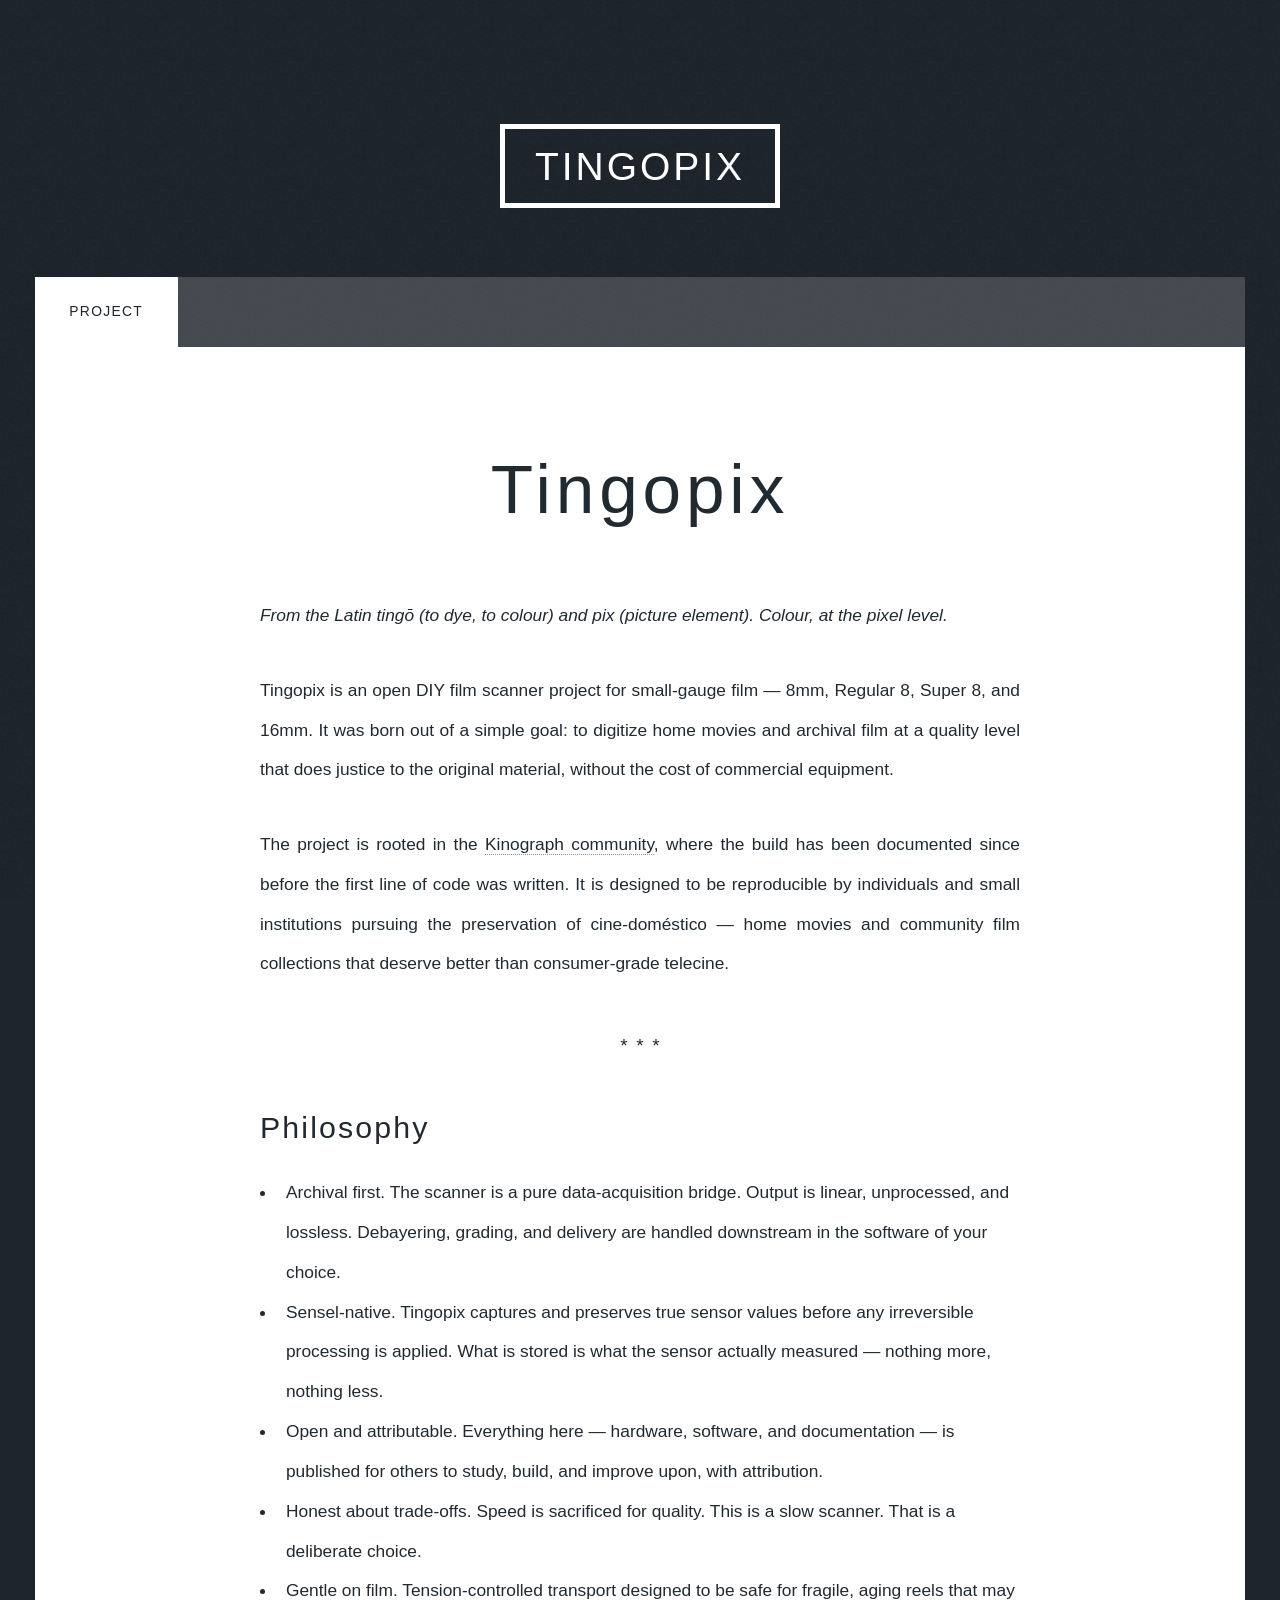
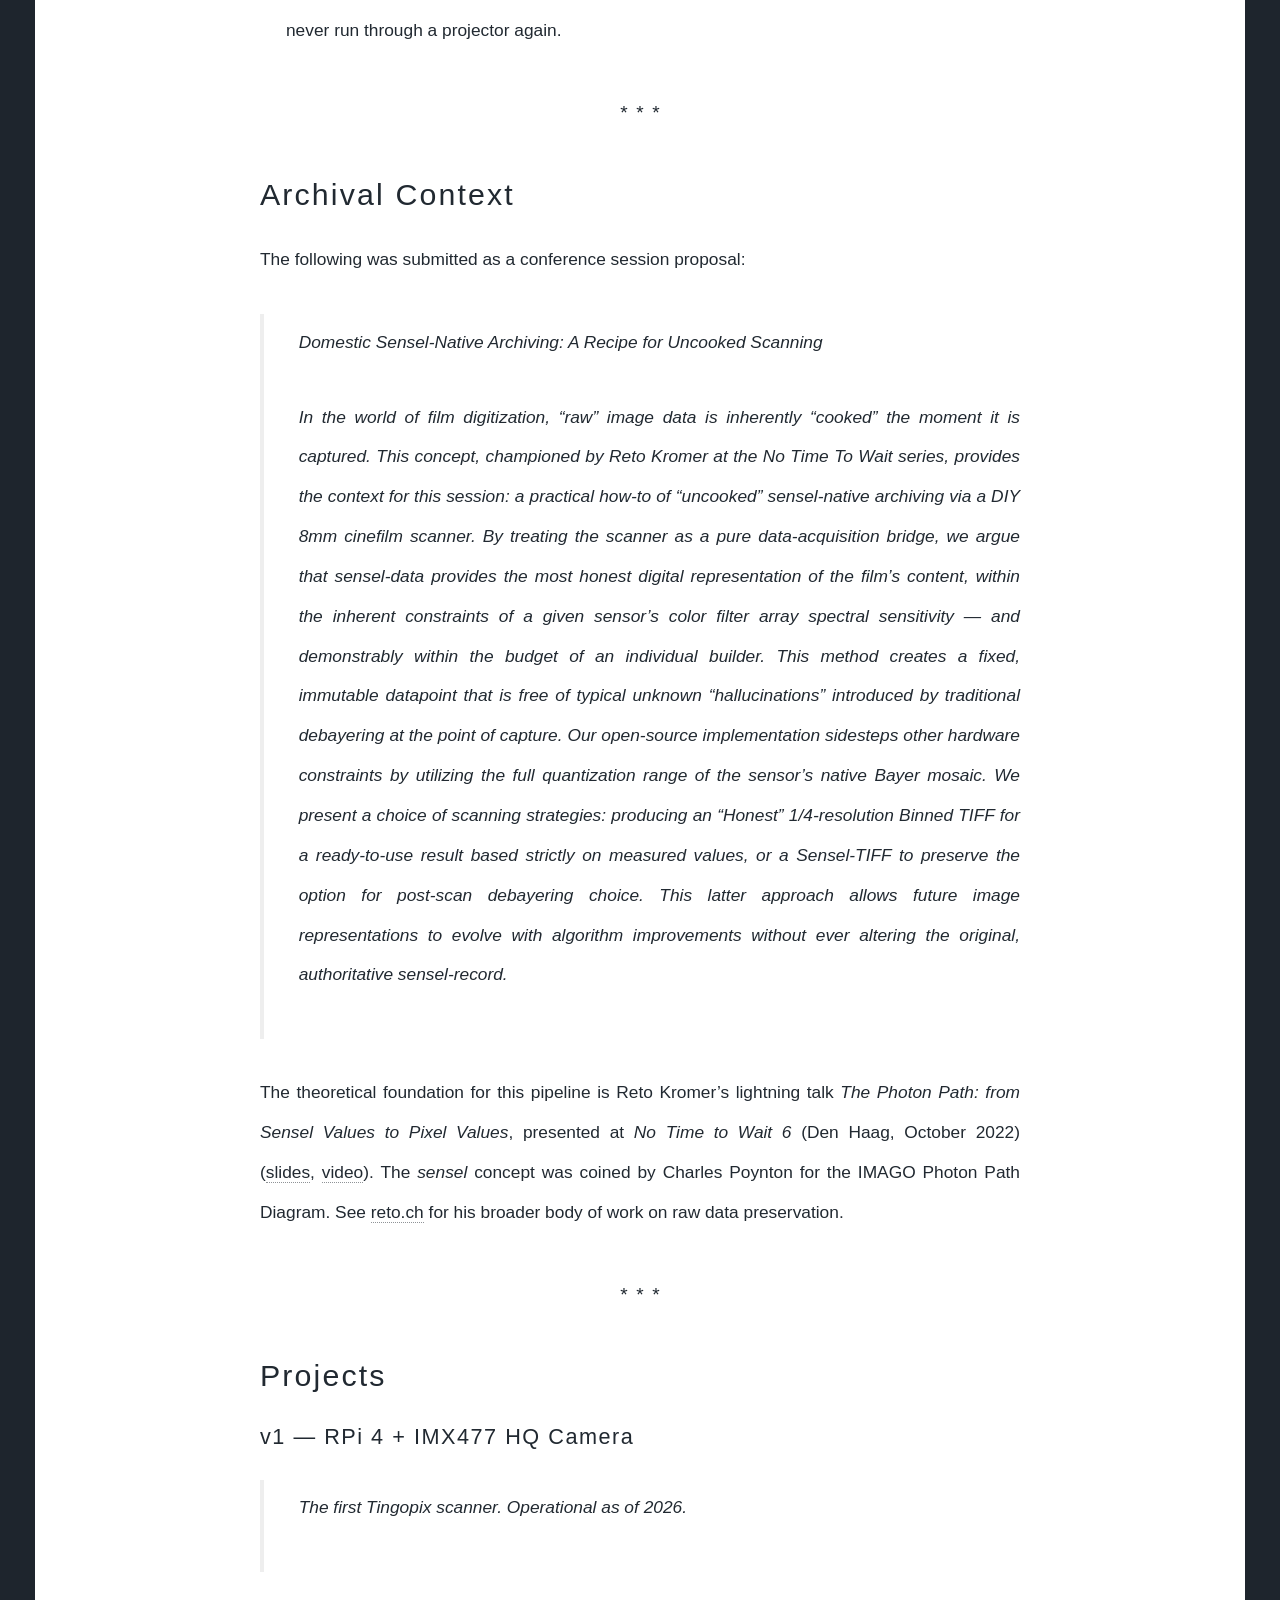
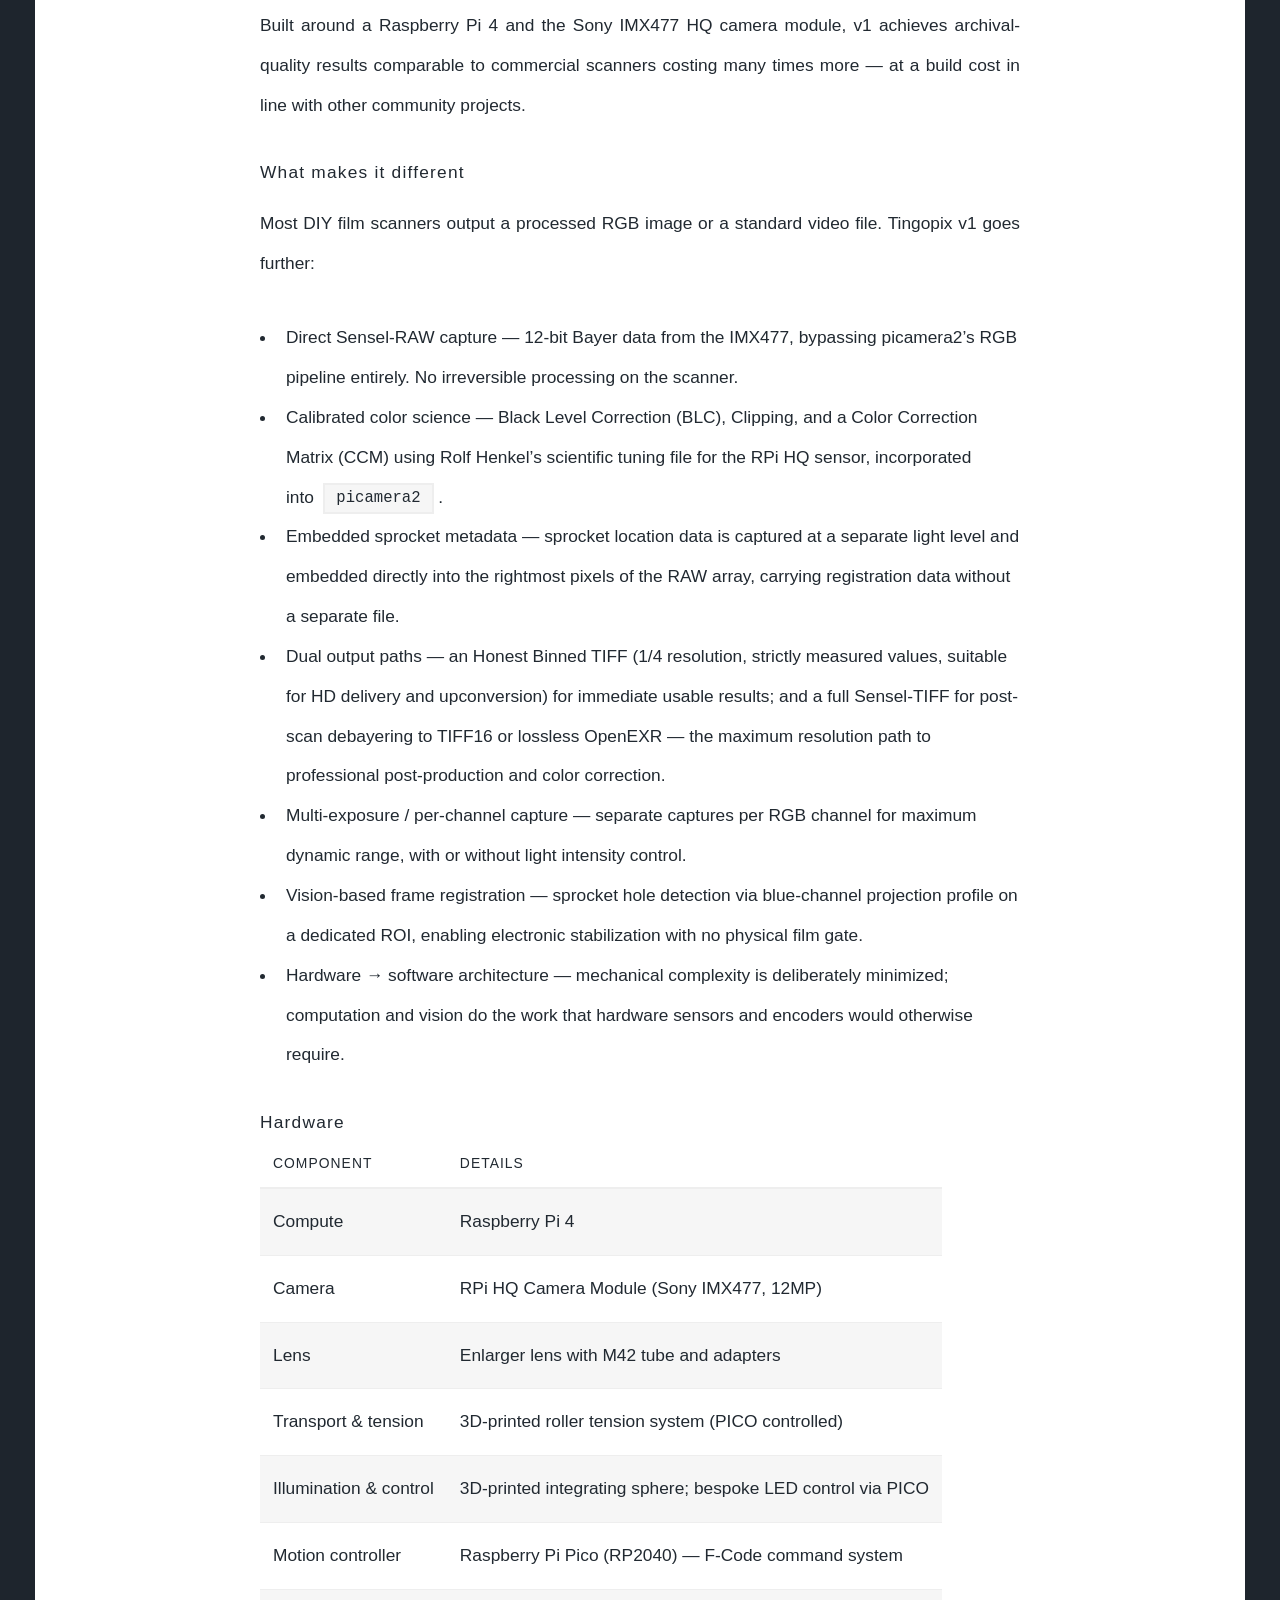
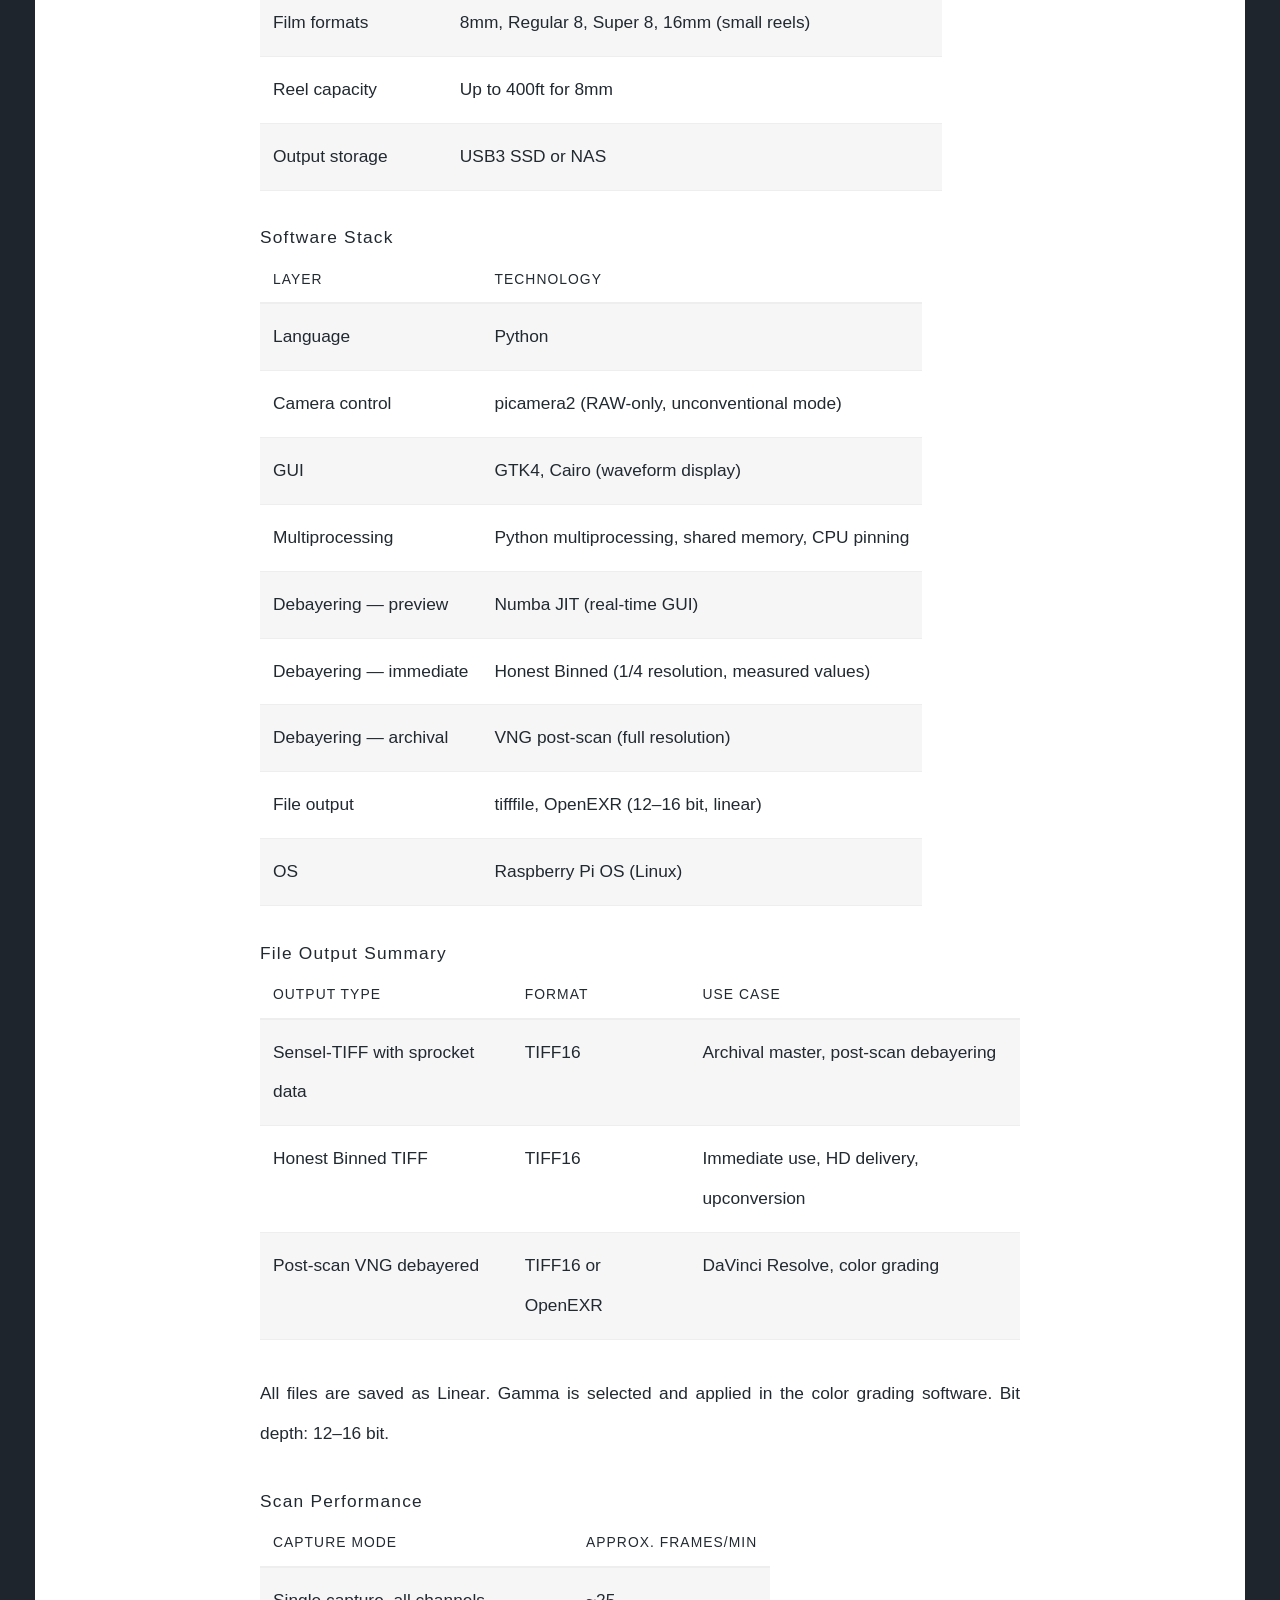
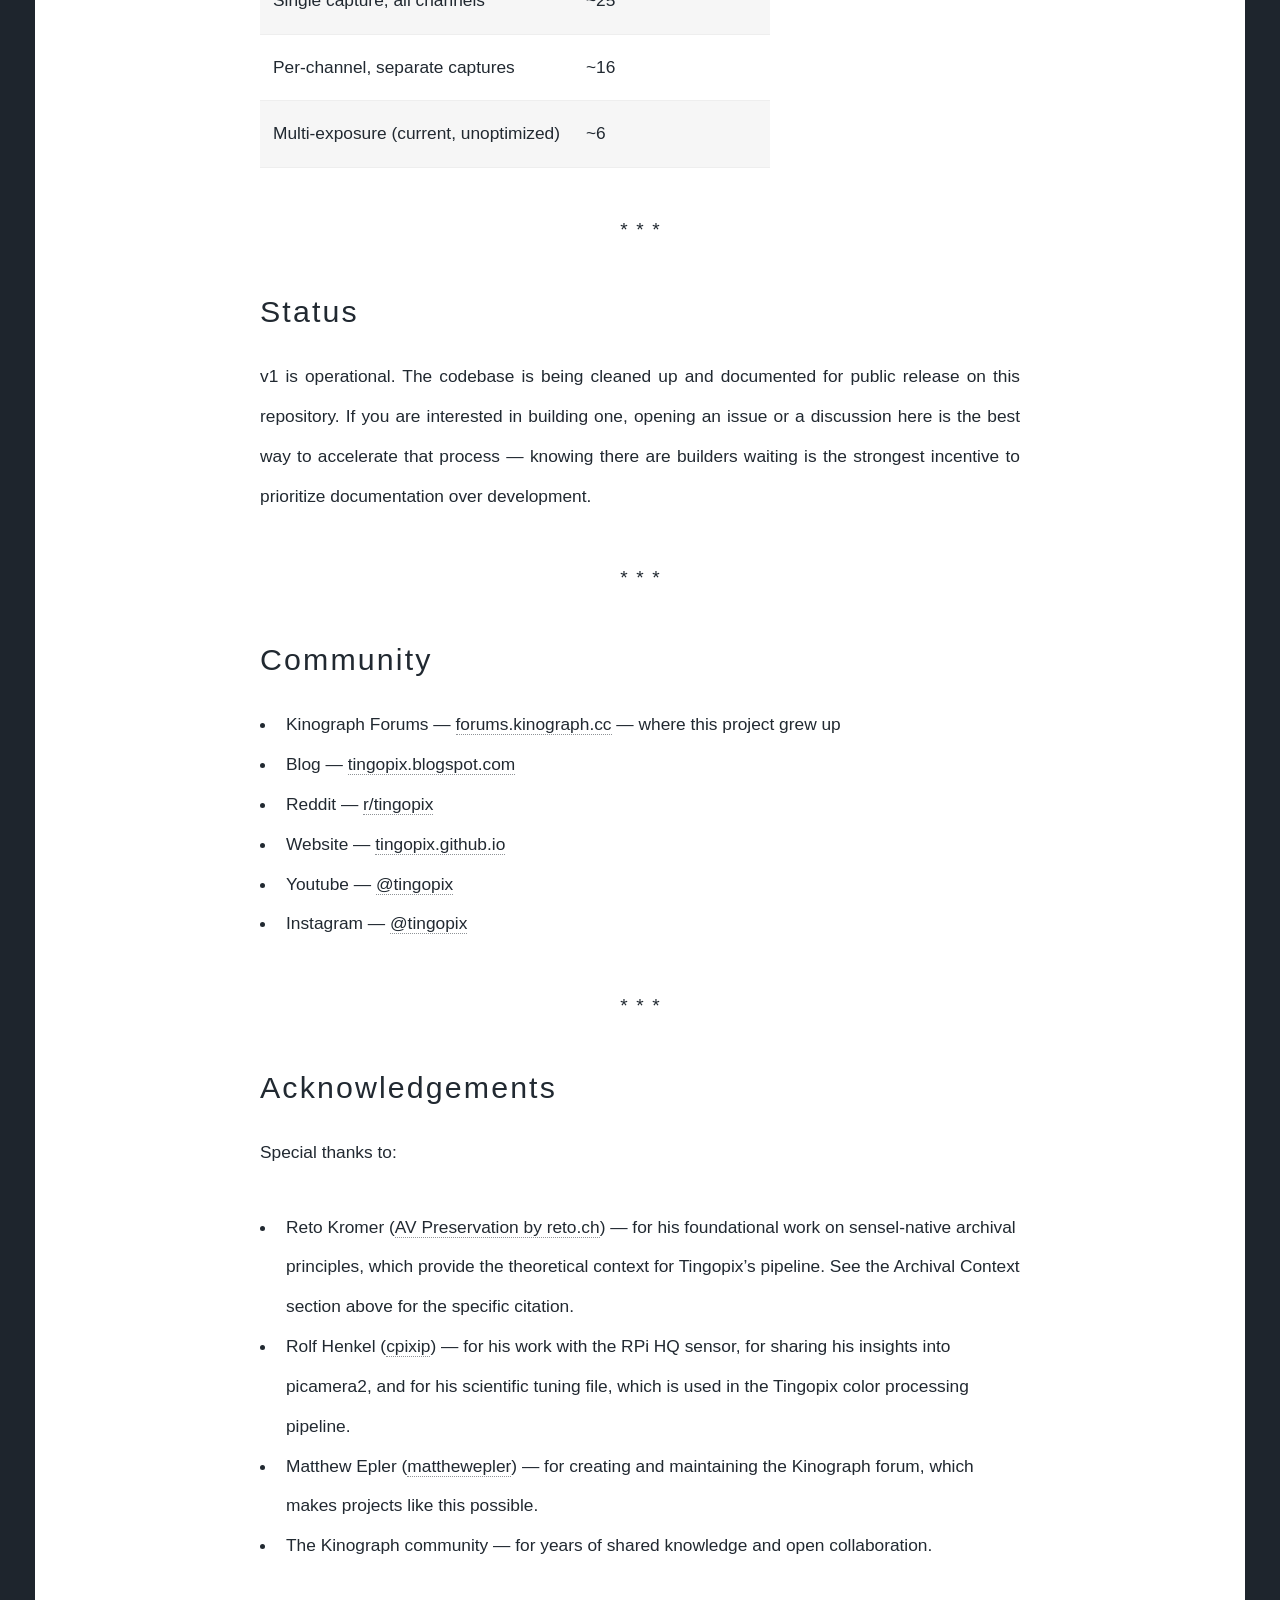
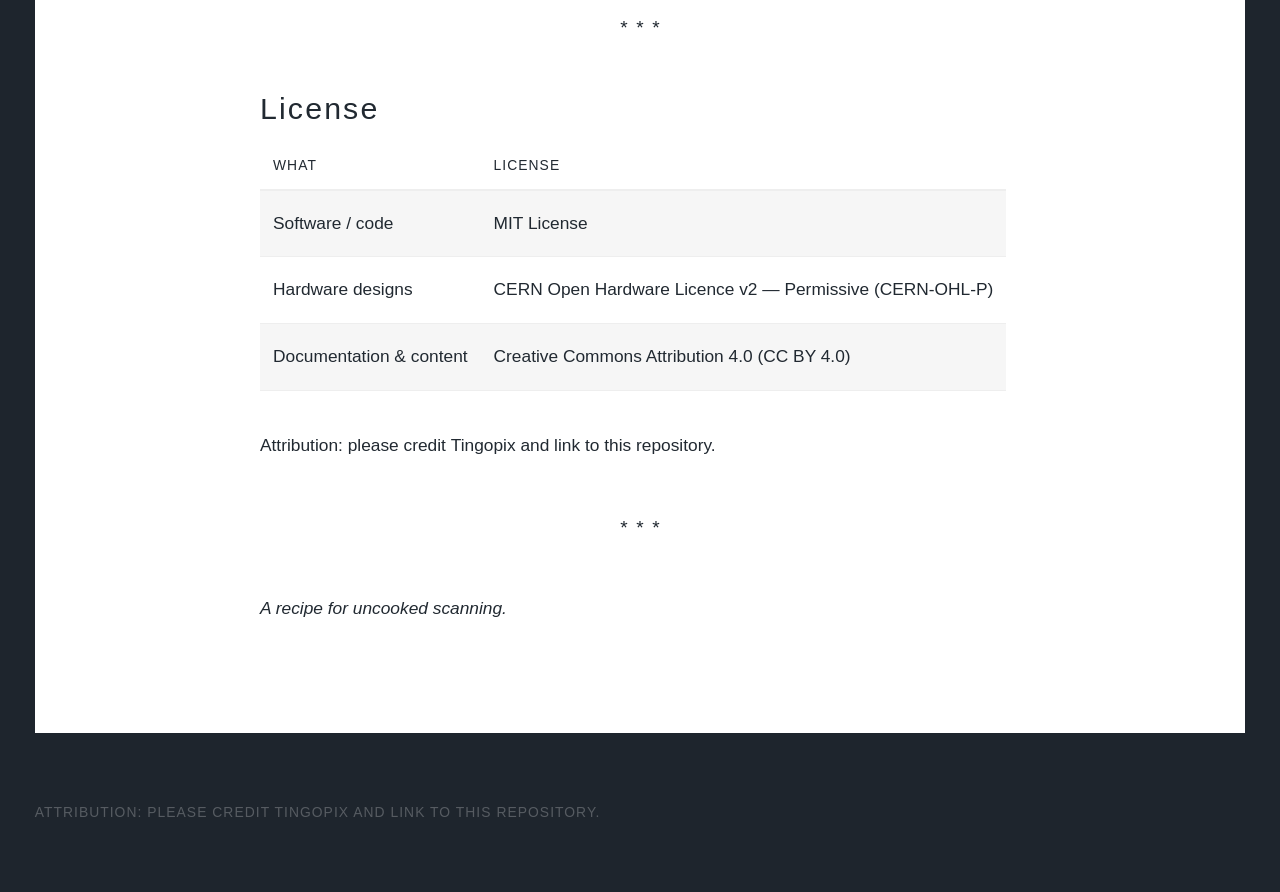
==== index.html @ 718c9dd3 "Updated from Publii" ====
<!DOCTYPE html><html lang="en-us"><head><meta charset="utf-8"><meta http-equiv="X-UA-Compatible" content="IE=edge"><meta name="viewport" content="width=device-width,initial-scale=1,user-scalable=no"><title>Tingopix - Tingopix</title><meta name="description" content="From the Latin tingō (to dye, to colour) and pix (picture element). Colour, at the pixel level. Tingopix is an open DIY film&hellip;"><meta name="generator" content="Publii Open-Source CMS for Static Site"><link rel="canonical" href="https://tingopix.github.io/"><link rel="alternate" type="application/atom+xml" href="https://tingopix.github.io/feed.xml" title="Tingopix - RSS"><link rel="alternate" type="application/json" href="https://tingopix.github.io/feed.json" title="Tingopix - JSON"><meta property="og:title" content="Tingopix"><meta property="og:site_name" content="Tingopix"><meta property="og:description" content="From the Latin tingō (to dye, to colour) and pix (picture element). Colour, at the pixel level. Tingopix is an open DIY film&hellip;"><meta property="og:url" content="https://tingopix.github.io/"><meta property="og:type" content="article"><link rel="stylesheet" href="https://tingopix.github.io/assets/css/fontawesome-all.min.css?v=85514f933f9e0b82460af63f1a403fa5"><link rel="stylesheet" href="https://tingopix.github.io/assets/css/style.css?v=fbf303c7763dff1ebc88959c16ccc90d"><noscript><link rel="stylesheet" href="https://tingopix.github.io/assets/css/noscript.css?v=efa867a99f5064d6729e4dc2008ad50b"></noscript><script type="application/ld+json">{"@context":"http://schema.org","@type":"Article","mainEntityOfPage":{"@type":"WebPage","@id":"https://tingopix.github.io/"},"headline":"Tingopix","datePublished":"2026-04-11T07:15-04:00","dateModified":"2026-04-12T03:35-04:00","description":"From the Latin tingō (to dye, to colour) and pix (picture element). Colour, at the pixel level. Tingopix is an open DIY film&hellip;","author":{"@type":"Person","name":"Tingopix","url":"https://tingopix.github.io/authors/tingopix/"},"publisher":{"@type":"Organization","name":"Tingopix"}}</script><style>#wrapper > .bg {
               background-image: url(https://tingopix.github.io/assets/images/overlay.png), linear-gradient(0deg, rgba(0, 0, 0, 0.1), rgba(0, 0, 0, 0.1)), url();
           }</style><noscript><style>img[loading] {
                    opacity: 1;
                }</style></noscript></head><body class="is-preload page-template"><div id="wrapper"><header id="header"><a class="logo" href="https://tingopix.github.io/">Tingopix</a></header><nav id="nav"><ul class="links"><li class="active"><a href="https://tingopix.github.io/" target="_self">Project</a></li></ul></nav><main id="main"><article class="post"><header class="major"><h1>Tingopix</h1><p class="post__inner"></p></header><div class="post__inner post__entry"><p><em>From the Latin <strong>tingō</strong> (to dye, to colour) and <strong>pix</strong> (picture element). Colour, at the pixel level.</em></p><p><strong>Tingopix</strong> is an open DIY film scanner project for small-gauge film — 8mm, Regular 8, Super 8, and 16mm. It was born out of a simple goal: to digitize home movies and archival film at a quality level that does justice to the original material, without the cost of commercial equipment.</p><p>The project is rooted in the <a href="forums.kinograph.cc" target="_blank" rel="noopener noreferrer">Kinograph community</a>, where the build has been documented since before the first line of code was written. It is designed to be reproducible by individuals and small institutions pursuing the preservation of cine-doméstico — home movies and community film collections that deserve better than consumer-grade telecine.</p><hr><h2 id="philosophy">Philosophy<a class="anchorjs-link" href="https://tingopix.github.io/#philosophy" aria-label="Anchor" data-anchorjs-icon=""></a></h2><ul><li><strong>Archival first.</strong> The scanner is a pure data-acquisition bridge. Output is linear, unprocessed, and lossless. Debayering, grading, and delivery are handled downstream in the software of your choice.</li><li><strong>Sensel-native.</strong> Tingopix captures and preserves true sensor values before any irreversible processing is applied. What is stored is what the sensor actually measured — nothing more, nothing less.</li><li><strong>Open and attributable.</strong> Everything here — hardware, software, and documentation — is published for others to study, build, and improve upon, with attribution.</li><li><strong>Honest about trade-offs.</strong> Speed is sacrificed for quality. This is a slow scanner. That is a deliberate choice.</li><li><strong>Gentle on film.</strong> Tension-controlled transport designed to be safe for fragile, aging reels that may never run through a projector again.</li></ul><hr><h2 id="archival-context">Archival Context<a class="anchorjs-link" href="https://tingopix.github.io/#archival-context" aria-label="Anchor" data-anchorjs-icon=""></a></h2><p>The following was submitted as a conference session proposal:</p><blockquote><p><strong>Domestic Sensel-Native Archiving: A Recipe for Uncooked Scanning</strong></p><p>In the world of film digitization, “raw” image data is inherently “cooked” the moment it is captured. This concept, championed by Reto Kromer at the No Time To Wait series, provides the context for this session: a practical how-to of “uncooked” sensel-native archiving via a DIY 8mm cinefilm scanner. By treating the scanner as a pure data-acquisition bridge, we argue that sensel-data provides the most honest digital representation of the film’s content, within the inherent constraints of a given sensor’s color filter array spectral sensitivity — and demonstrably within the budget of an individual builder. This method creates a fixed, immutable datapoint that is free of typical unknown “hallucinations” introduced by traditional debayering at the point of capture. Our open-source implementation sidesteps other hardware constraints by utilizing the full quantization range of the sensor’s native Bayer mosaic. We present a choice of scanning strategies: producing an “Honest” 1/4-resolution Binned TIFF for a ready-to-use result based strictly on measured values, or a Sensel-TIFF to preserve the option for post-scan debayering choice. This latter approach allows future image representations to evolve with algorithm improvements without ever altering the original, authoritative sensel-record.</p></blockquote><p>The theoretical foundation for this pipeline is Reto Kromer’s lightning talk <em>The Photon Path: from Sensel Values to Pixel Values</em>, presented at <em>No Time to Wait 6</em> (Den Haag, October 2022) (<a href="https://reto.ch/training/2022/2022-10-28/slides.pdf">slides</a>, <a href="https://www.youtube.com/watch?v=G4EGQeHg22g">video</a>). The <em>sensel</em> concept was coined by Charles Poynton for the IMAGO Photon Path Diagram. See <a href="https://reto.ch/">reto.ch</a> for his broader body of work on raw data preservation.</p><hr><h2 id="projects">Projects<a class="anchorjs-link" href="https://tingopix.github.io/#projects" aria-label="Anchor" data-anchorjs-icon=""></a></h2><h3 id="v1--rpi-4--imx477-hq-camera">v1 — RPi 4 + IMX477 HQ Camera<a class="anchorjs-link" href="https://tingopix.github.io/#v1--rpi-4--imx477-hq-camera" aria-label="Anchor" data-anchorjs-icon=""></a></h3><blockquote><p><em>The first Tingopix scanner. Operational as of 2026.</em></p></blockquote><p>Built around a Raspberry Pi 4 and the Sony IMX477 HQ camera module, v1 achieves archival-quality results comparable to commercial scanners costing many times more — at a build cost in line with other community projects.</p><h4 id="what-makes-it-different">What makes it different<a class="anchorjs-link" href="https://tingopix.github.io/#what-makes-it-different" aria-label="Anchor" data-anchorjs-icon=""></a></h4><p>Most DIY film scanners output a processed RGB image or a standard video file. Tingopix v1 goes further:</p><ul><li><strong>Direct Sensel-RAW capture</strong> — 12-bit Bayer data from the IMX477, bypassing picamera2’s RGB pipeline entirely. No irreversible processing on the scanner.</li><li><strong>Calibrated color science</strong> — Black Level Correction (BLC), Clipping, and a Color Correction Matrix (CCM) using Rolf Henkel’s scientific tuning file for the RPi HQ sensor, incorporated into <code class="language-plaintext highlighter-rouge">picamera2</code>.</li><li><strong>Embedded sprocket metadata</strong> — sprocket location data is captured at a separate light level and embedded directly into the rightmost pixels of the RAW array, carrying registration data without a separate file.</li><li><strong>Dual output paths</strong> — an Honest Binned TIFF (1/4 resolution, strictly measured values, suitable for HD delivery and upconversion) for immediate usable results; and a full Sensel-TIFF for post-scan debayering to TIFF16 or lossless OpenEXR — the maximum resolution path to professional post-production and color correction.</li><li><strong>Multi-exposure / per-channel capture</strong> — separate captures per RGB channel for maximum dynamic range, with or without light intensity control.</li><li><strong>Vision-based frame registration</strong> — sprocket hole detection via blue-channel projection profile on a dedicated ROI, enabling electronic stabilization with no physical film gate.</li><li><strong>Hardware → software architecture</strong> — mechanical complexity is deliberately minimized; computation and vision do the work that hardware sensors and encoders would otherwise require.</li></ul><h4 id="hardware">Hardware<a class="anchorjs-link" href="https://tingopix.github.io/#hardware" aria-label="Anchor" data-anchorjs-icon=""></a></h4><table><thead><tr><th>Component</th><th>Details</th></tr></thead><tbody><tr><td>Compute</td><td>Raspberry Pi 4</td></tr><tr><td>Camera</td><td>RPi HQ Camera Module (Sony IMX477, 12MP)</td></tr><tr><td>Lens</td><td>Enlarger lens with M42 tube and adapters</td></tr><tr><td>Transport &amp; tension</td><td>3D-printed roller tension system (PICO controlled)</td></tr><tr><td>Illumination &amp; control</td><td>3D-printed integrating sphere; bespoke LED control via PICO</td></tr><tr><td>Motion controller</td><td>Raspberry Pi Pico (RP2040) — F-Code command system</td></tr><tr><td>Film formats</td><td>8mm, Regular 8, Super 8, 16mm (small reels)</td></tr><tr><td>Reel capacity</td><td>Up to 400ft for 8mm</td></tr><tr><td>Output storage</td><td>USB3 SSD or NAS</td></tr></tbody></table><h4 id="software-stack">Software Stack<a class="anchorjs-link" href="https://tingopix.github.io/#software-stack" aria-label="Anchor" data-anchorjs-icon=""></a></h4><table><thead><tr><th>Layer</th><th>Technology</th></tr></thead><tbody><tr><td>Language</td><td>Python</td></tr><tr><td>Camera control</td><td>picamera2 (RAW-only, unconventional mode)</td></tr><tr><td>GUI</td><td>GTK4, Cairo (waveform display)</td></tr><tr><td>Multiprocessing</td><td>Python multiprocessing, shared memory, CPU pinning</td></tr><tr><td>Debayering — preview</td><td>Numba JIT (real-time GUI)</td></tr><tr><td>Debayering — immediate</td><td>Honest Binned (1/4 resolution, measured values)</td></tr><tr><td>Debayering — archival</td><td>VNG post-scan (full resolution)</td></tr><tr><td>File output</td><td>tifffile, OpenEXR (12–16 bit, linear)</td></tr><tr><td>OS</td><td>Raspberry Pi OS (Linux)</td></tr></tbody></table><h4 id="file-output-summary">File Output Summary<a class="anchorjs-link" href="https://tingopix.github.io/#file-output-summary" aria-label="Anchor" data-anchorjs-icon=""></a></h4><table><thead><tr><th>Output type</th><th>Format</th><th>Use case</th></tr></thead><tbody><tr><td>Sensel-TIFF with sprocket data</td><td>TIFF16</td><td>Archival master, post-scan debayering</td></tr><tr><td>Honest Binned TIFF</td><td>TIFF16</td><td>Immediate use, HD delivery, upconversion</td></tr><tr><td>Post-scan VNG debayered</td><td>TIFF16 or OpenEXR</td><td>DaVinci Resolve, color grading</td></tr></tbody></table><p>All files are saved as <strong>Linear</strong>. Gamma is selected and applied in the color grading software. Bit depth: 12–16 bit.</p><h4 id="scan-performance">Scan Performance<a class="anchorjs-link" href="https://tingopix.github.io/#scan-performance" aria-label="Anchor" data-anchorjs-icon=""></a></h4><table><thead><tr><th>Capture mode</th><th>Approx. frames/min</th></tr></thead><tbody><tr><td>Single capture, all channels</td><td>~25</td></tr><tr><td>Per-channel, separate captures</td><td>~16</td></tr><tr><td>Multi-exposure (current, unoptimized)</td><td>~6</td></tr></tbody></table><hr><h2 id="status">Status<a class="anchorjs-link" href="https://tingopix.github.io/#status" aria-label="Anchor" data-anchorjs-icon=""></a></h2><p>v1 is operational. The codebase is being cleaned up and documented for public release on this repository. If you are interested in building one, opening an issue or a discussion here is the best way to accelerate that process — knowing there are builders waiting is the strongest incentive to prioritize documentation over development.</p><hr><h2 id="community">Community<a class="anchorjs-link" href="https://tingopix.github.io/#community" aria-label="Anchor" data-anchorjs-icon=""></a></h2><ul><li><strong>Kinograph Forums</strong> — <a href="https://forums.kinograph.cc/">forums.kinograph.cc</a> — where this project grew up</li><li><strong>Blog</strong> — <a href="https://tingopix.blogspot.com/">tingopix.blogspot.com</a></li><li><strong>Reddit</strong> — <a href="https://www.reddit.com/r/tingopix">r/tingopix</a></li><li><strong>Website</strong> — <a href="https://tingopix.github.io/">tingopix.github.io</a></li><li><strong>Youtube</strong> — <a href="https://www.youtube.com/@Tingopix">@tingopix</a></li><li><strong>Instagram</strong> — <a href="https://www.instagram.com/tingopix/">@tingopix</a></li></ul><hr><h2 id="acknowledgements">Acknowledgements<a class="anchorjs-link" href="https://tingopix.github.io/#acknowledgements" aria-label="Anchor" data-anchorjs-icon=""></a></h2><p>Special thanks to:</p><ul><li><strong>Reto Kromer (<a href="https://reto.ch/">AV Preservation by reto.ch</a>)</strong> — for his foundational work on sensel-native archival principles, which provide the theoretical context for Tingopix’s pipeline. See the Archival Context section above for the specific citation.</li><li><strong>Rolf Henkel (<a href="https://forums.kinograph.cc/u/cpixip">cpixip</a>)</strong> — for his work with the RPi HQ sensor, for sharing his insights into picamera2, and for his scientific tuning file, which is used in the Tingopix color processing pipeline.</li><li><strong>Matthew Epler (<a href="https://forums.kinograph.cc/u/matthewepler">matthewepler</a>)</strong> — for creating and maintaining the Kinograph forum, which makes projects like this possible.</li><li>The Kinograph community — for years of shared knowledge and open collaboration.</li></ul><hr><h2 id="license">License<a class="anchorjs-link" href="https://tingopix.github.io/#license" aria-label="Anchor" data-anchorjs-icon=""></a></h2><table><thead><tr><th>What</th><th>License</th></tr></thead><tbody><tr><td>Software / code</td><td>MIT License</td></tr><tr><td>Hardware designs</td><td>CERN Open Hardware Licence v2 — Permissive (CERN-OHL-P)</td></tr><tr><td>Documentation &amp; content</td><td>Creative Commons Attribution 4.0 (CC BY 4.0)</td></tr></tbody></table><p>Attribution: please credit <strong>Tingopix</strong> and link to this repository.</p><hr><p><em>A recipe for uncooked scanning.</em></p></div></article></main><footer id="copyright"><p>Attribution: please credit Tingopix and link to this repository.</p></footer></div><script src="https://tingopix.github.io/assets/js/jquery.min.js?v=c9771cc3e90e18f5336eedbd0fffb2cf"></script><script src="https://tingopix.github.io/assets/js/jquery.scrollex.min.js?v=f89065e3d988006af9791b44561d7c90"></script><script src="https://tingopix.github.io/assets/js/jquery.scrolly.min.js?v=1ed5a78bde1476875a40f6b9ff44fc14"></script><script src="https://tingopix.github.io/assets/js/browser.min.js?v=c07298dd19048a8a69ad97e754dfe8d0"></script><script src="https://tingopix.github.io/assets/js/breakpoints.min.js?v=81a479eb099e3b187613943b085923b8"></script><script src="https://tingopix.github.io/assets/js/util.min.js?v=4201a626f8c9b614a663b3a1d7d82615"></script><script src="https://tingopix.github.io/assets/js/main.min.js?v=56233c354bd814758be8bff42f7e13a5"></script><script>/*<![CDATA[*/var images=document.querySelectorAll("img[loading]");for(var i=0;i<images.length;i++){if(images[i].complete){images[i].classList.add("is-loaded")}else{images[i].addEventListener("load",function(){this.classList.add("is-loaded")},false)}};/*]]>*/</script></body></html>
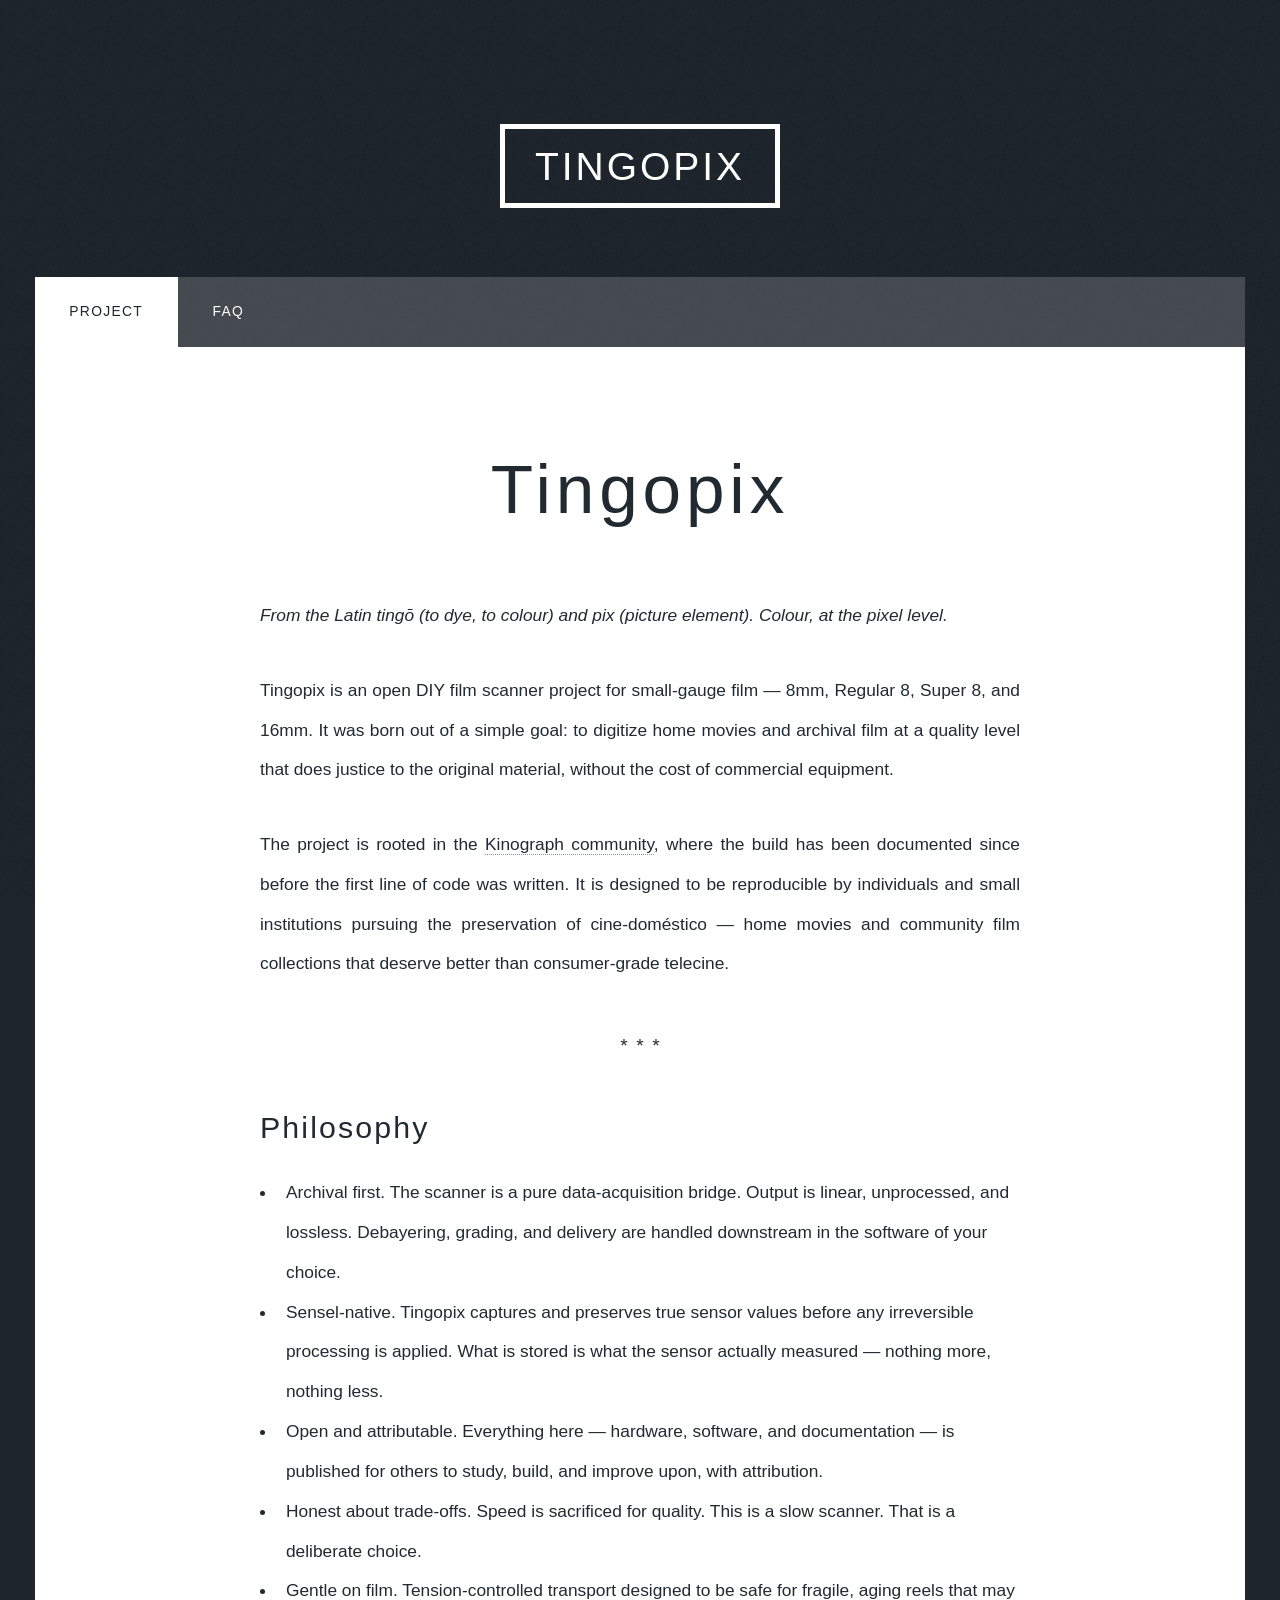
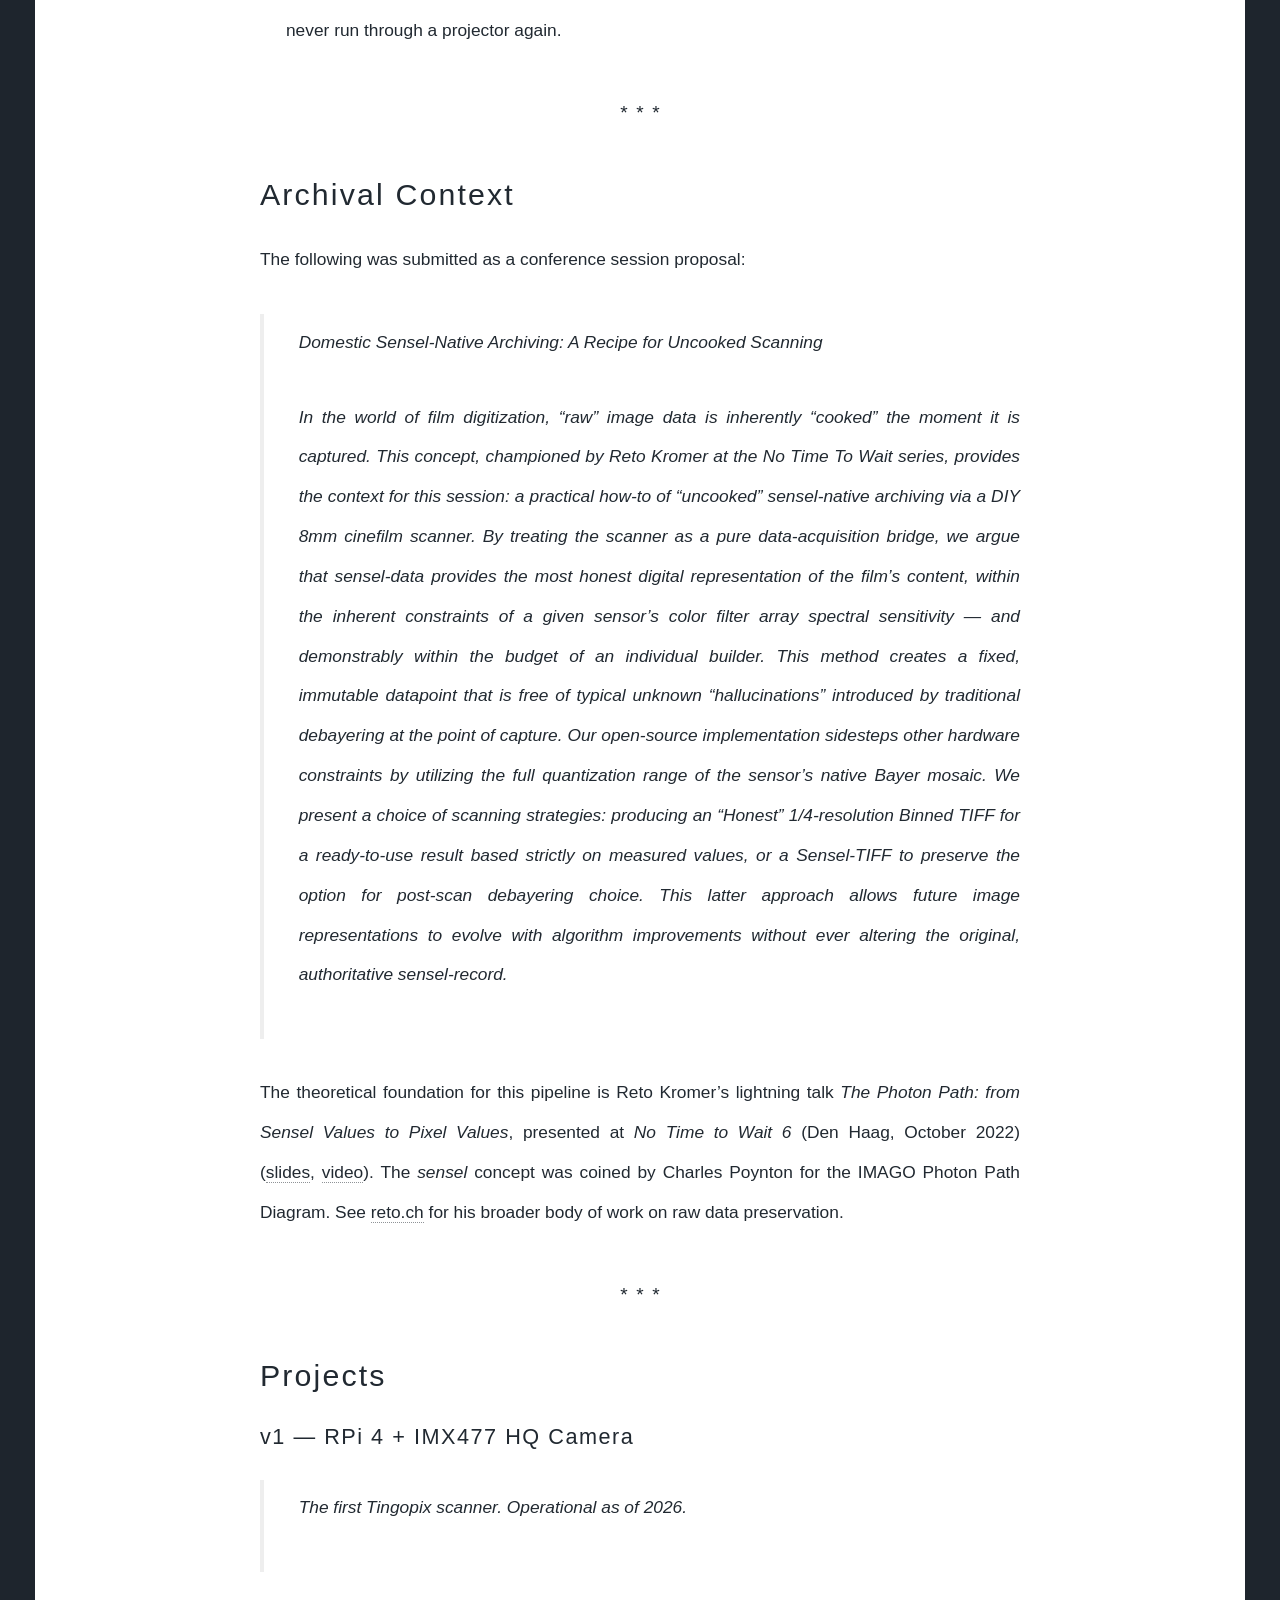
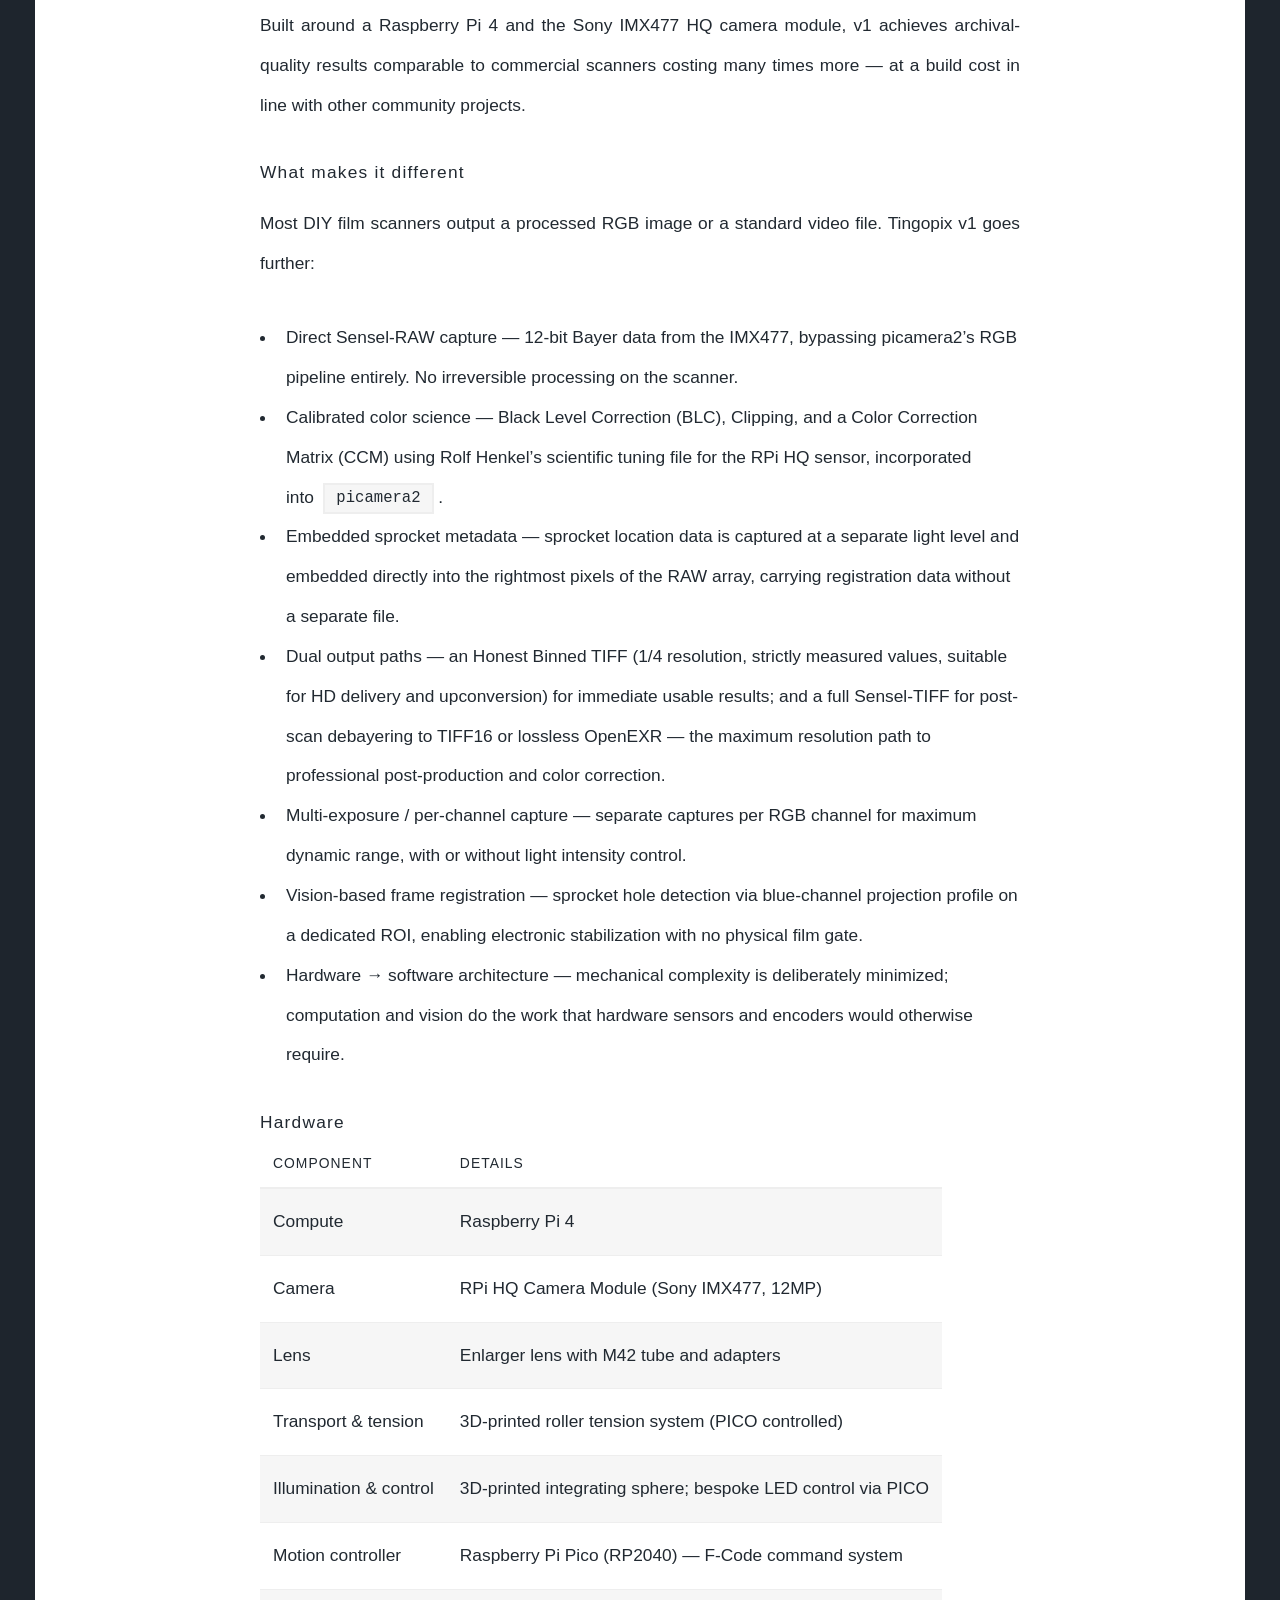
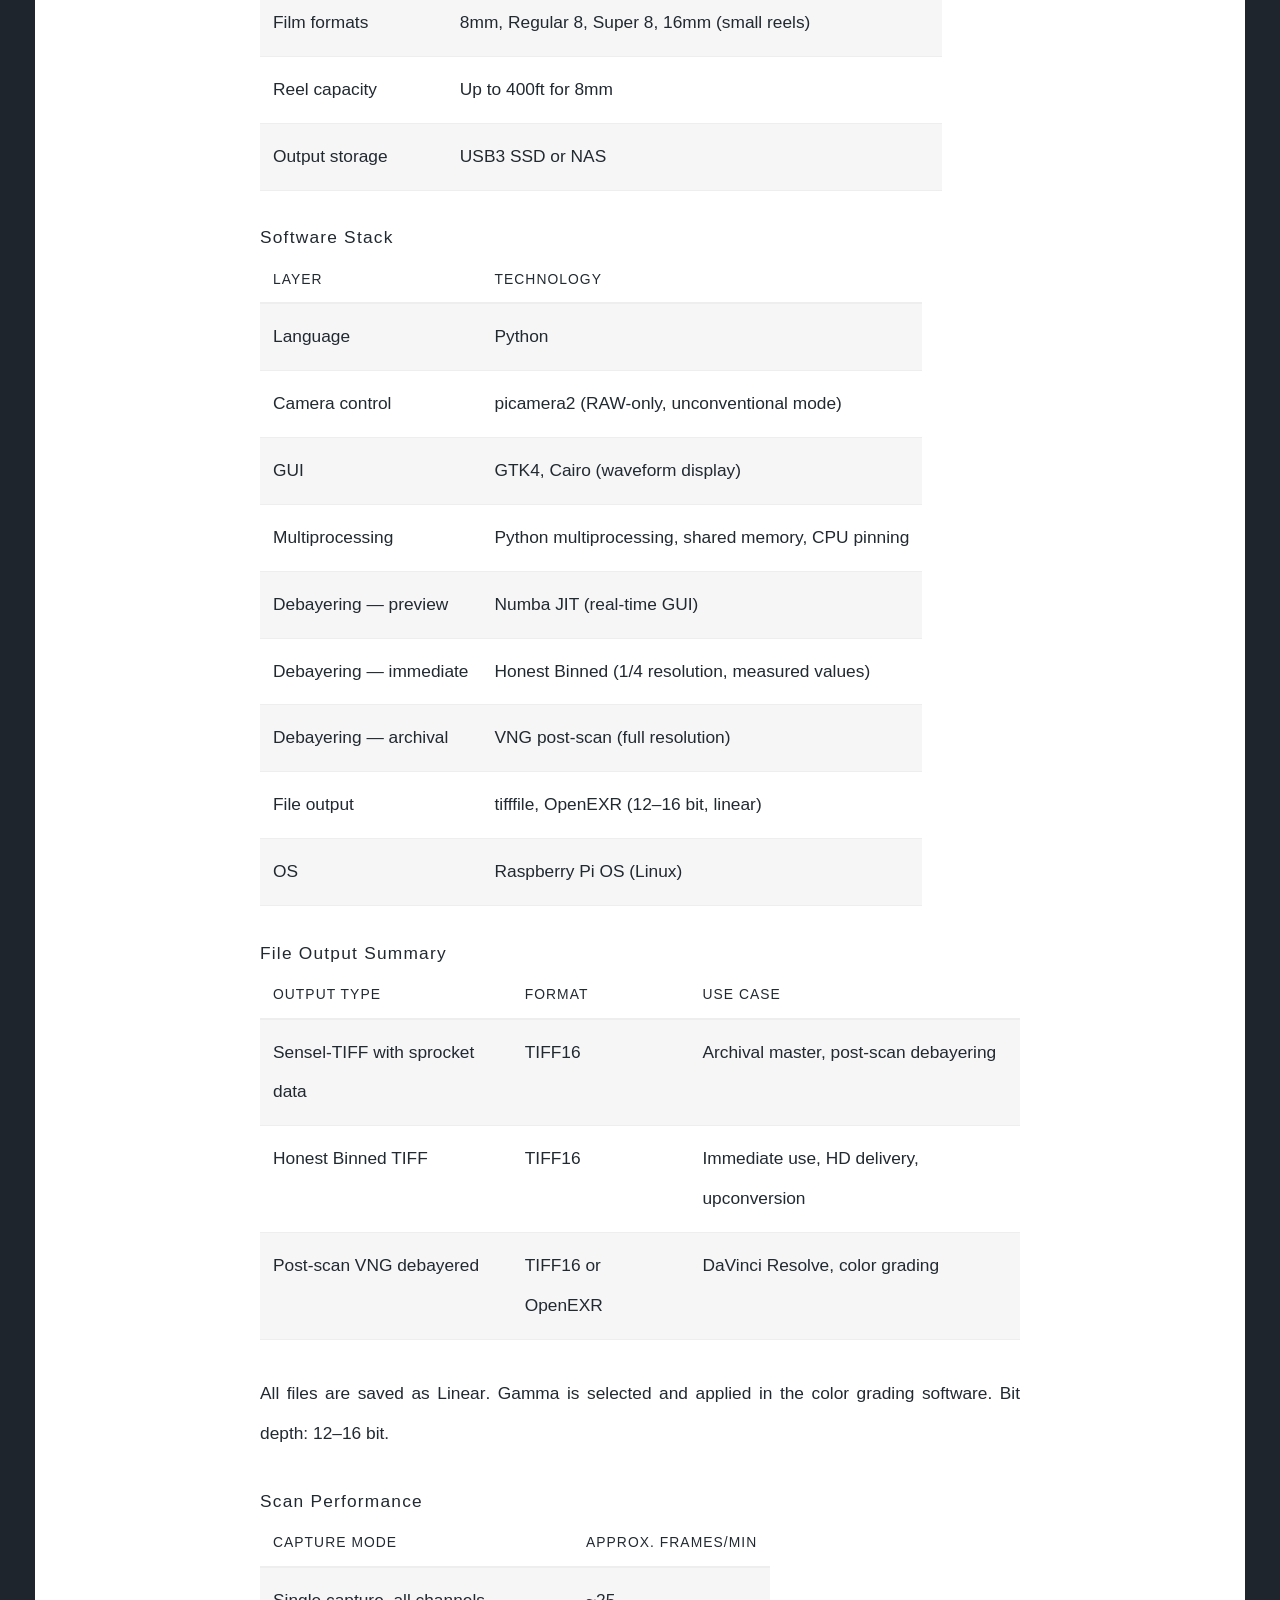
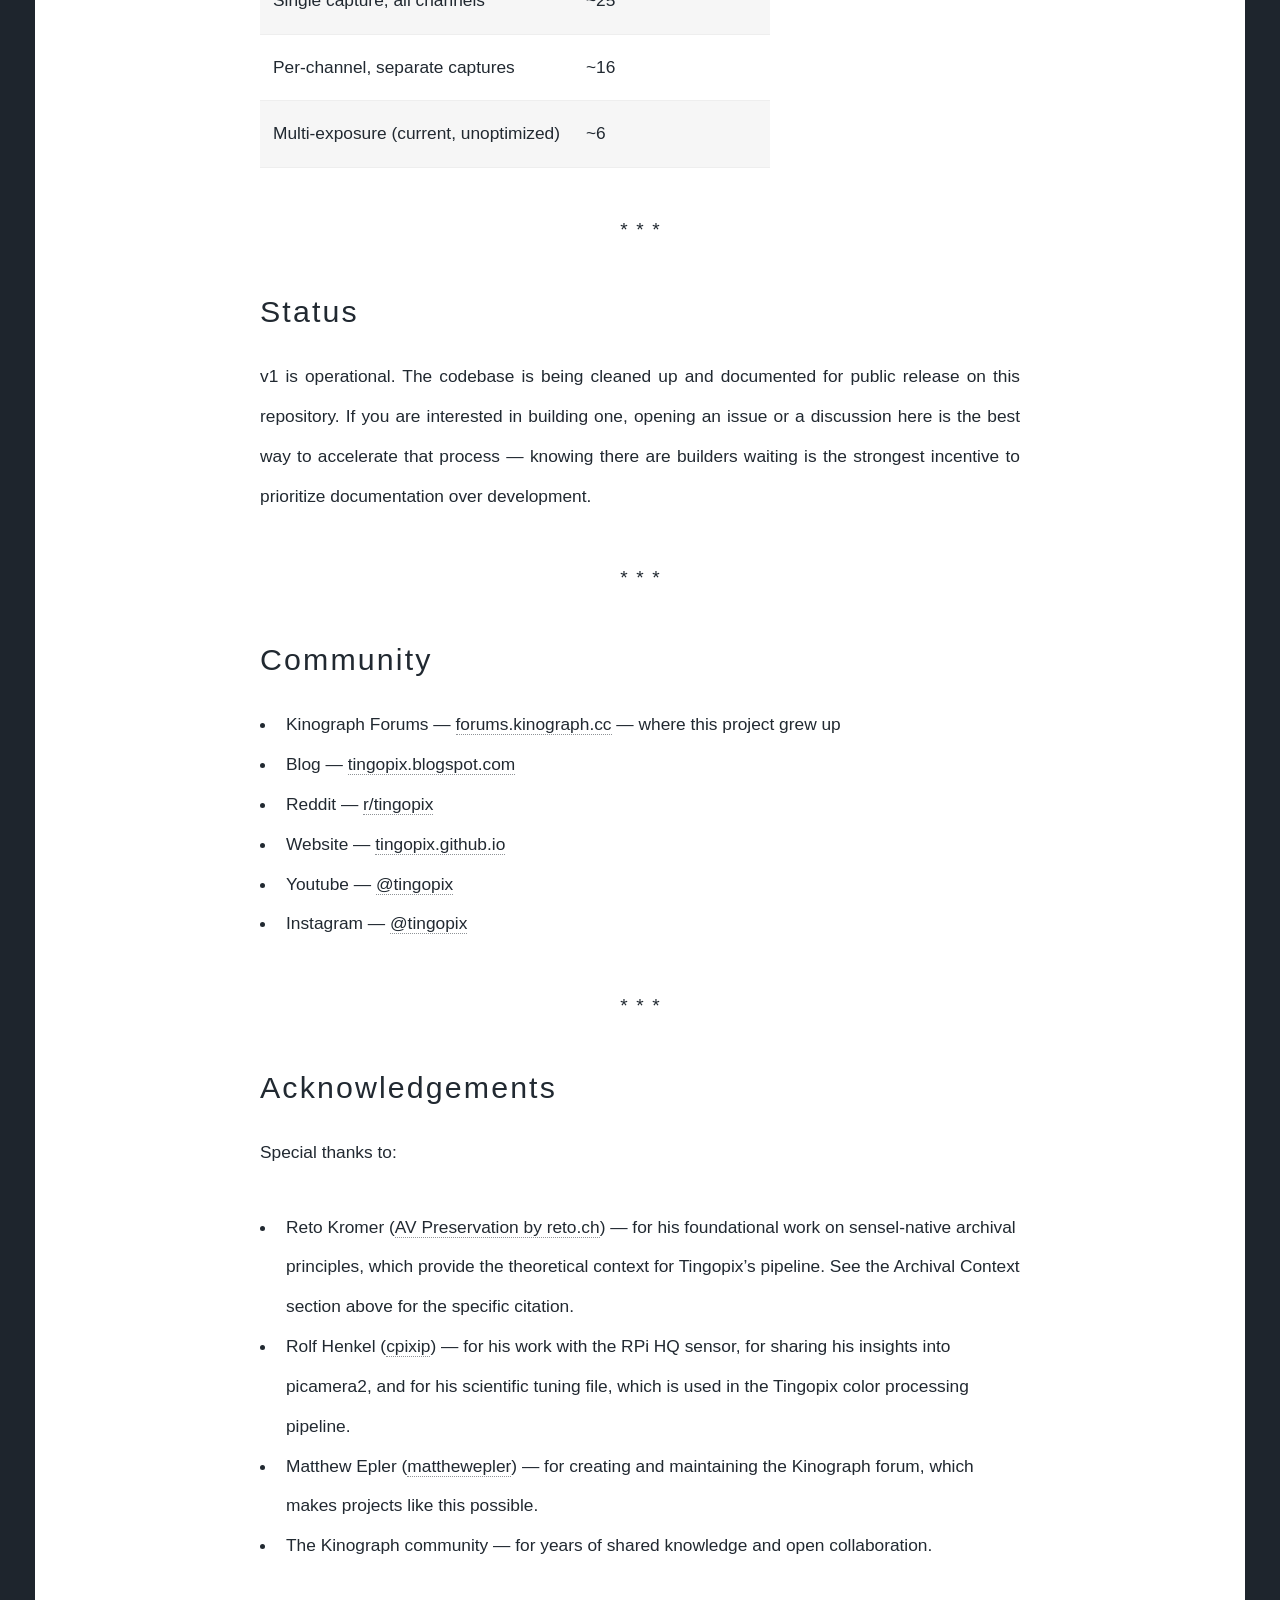
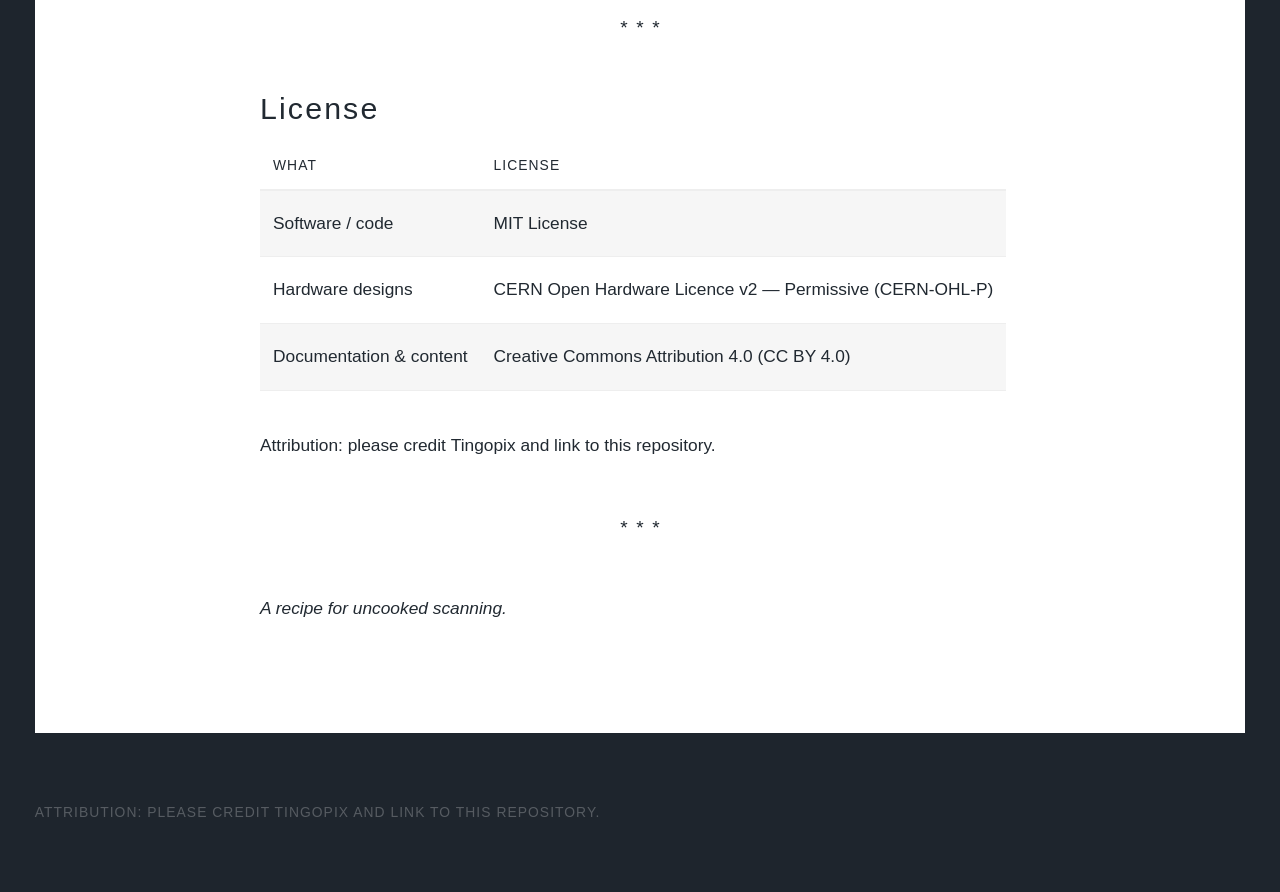
==== commit c9a49370: "Updated from Publii" ====
--- a/index.html
+++ b/index.html
@@ -1,5 +1,5 @@
-<!DOCTYPE html><html lang="en-us"><head><meta charset="utf-8"><meta http-equiv="X-UA-Compatible" content="IE=edge"><meta name="viewport" content="width=device-width,initial-scale=1,user-scalable=no"><title>Tingopix - Tingopix</title><meta name="description" content="From the Latin tingō (to dye, to colour) and pix (picture element). Colour, at the pixel level. Tingopix is an open DIY film&hellip;"><meta name="generator" content="Publii Open-Source CMS for Static Site"><link rel="canonical" href="https://tingopix.github.io/"><link rel="alternate" type="application/atom+xml" href="https://tingopix.github.io/feed.xml" title="Tingopix - RSS"><link rel="alternate" type="application/json" href="https://tingopix.github.io/feed.json" title="Tingopix - JSON"><meta property="og:title" content="Tingopix"><meta property="og:site_name" content="Tingopix"><meta property="og:description" content="From the Latin tingō (to dye, to colour) and pix (picture element). Colour, at the pixel level. Tingopix is an open DIY film&hellip;"><meta property="og:url" content="https://tingopix.github.io/"><meta property="og:type" content="article"><link rel="stylesheet" href="https://tingopix.github.io/assets/css/fontawesome-all.min.css?v=85514f933f9e0b82460af63f1a403fa5"><link rel="stylesheet" href="https://tingopix.github.io/assets/css/style.css?v=fbf303c7763dff1ebc88959c16ccc90d"><noscript><link rel="stylesheet" href="https://tingopix.github.io/assets/css/noscript.css?v=efa867a99f5064d6729e4dc2008ad50b"></noscript><script type="application/ld+json">{"@context":"http://schema.org","@type":"Article","mainEntityOfPage":{"@type":"WebPage","@id":"https://tingopix.github.io/"},"headline":"Tingopix","datePublished":"2026-04-11T07:15-04:00","dateModified":"2026-04-12T03:35-04:00","description":"From the Latin tingō (to dye, to colour) and pix (picture element). Colour, at the pixel level. Tingopix is an open DIY film&hellip;","author":{"@type":"Person","name":"Tingopix","url":"https://tingopix.github.io/authors/tingopix/"},"publisher":{"@type":"Organization","name":"Tingopix"}}</script><style>#wrapper > .bg {
+<!DOCTYPE html><html lang="en-us"><head><meta charset="utf-8"><meta http-equiv="X-UA-Compatible" content="IE=edge"><meta name="viewport" content="width=device-width,initial-scale=1,user-scalable=no"><title>Tingopix - Tingopix</title><meta name="description" content="From the Latin tingō (to dye, to colour) and pix (picture element). Colour, at the pixel level. Tingopix is an open DIY film&hellip;"><meta name="generator" content="Publii Open-Source CMS for Static Site"><link rel="canonical" href="https://tingopix.github.io/"><link rel="alternate" type="application/atom+xml" href="https://tingopix.github.io/feed.xml" title="Tingopix - RSS"><meta property="og:title" content="Tingopix"><meta property="og:site_name" content="Tingopix"><meta property="og:description" content="From the Latin tingō (to dye, to colour) and pix (picture element). Colour, at the pixel level. Tingopix is an open DIY film&hellip;"><meta property="og:url" content="https://tingopix.github.io/"><meta property="og:type" content="article"><link rel="stylesheet" href="https://tingopix.github.io/assets/css/fontawesome-all.min.css?v=85514f933f9e0b82460af63f1a403fa5"><link rel="stylesheet" href="https://tingopix.github.io/assets/css/style.css?v=fbf303c7763dff1ebc88959c16ccc90d"><noscript><link rel="stylesheet" href="https://tingopix.github.io/assets/css/noscript.css?v=efa867a99f5064d6729e4dc2008ad50b"></noscript><script type="application/ld+json">{"@context":"http://schema.org","@type":"Article","mainEntityOfPage":{"@type":"WebPage","@id":"https://tingopix.github.io/"},"headline":"Tingopix","datePublished":"2026-04-11T07:15-04:00","dateModified":"2026-04-12T03:35-04:00","description":"From the Latin tingō (to dye, to colour) and pix (picture element). Colour, at the pixel level. Tingopix is an open DIY film&hellip;","author":{"@type":"Person","name":"Tingopix","url":"https://tingopix.github.io/authors/tingopix/"},"publisher":{"@type":"Organization","name":"Tingopix"}}</script><style>#wrapper > .bg {
                background-image: url(https://tingopix.github.io/assets/images/overlay.png), linear-gradient(0deg, rgba(0, 0, 0, 0.1), rgba(0, 0, 0, 0.1)), url();
            }</style><noscript><style>img[loading] {
                     opacity: 1;
-                }</style></noscript></head><body class="is-preload page-template"><div id="wrapper"><header id="header"><a class="logo" href="https://tingopix.github.io/">Tingopix</a></header><nav id="nav"><ul class="links"><li class="active"><a href="https://tingopix.github.io/" target="_self">Project</a></li></ul></nav><main id="main"><article class="post"><header class="major"><h1>Tingopix</h1><p class="post__inner"></p></header><div class="post__inner post__entry"><p><em>From the Latin <strong>tingō</strong> (to dye, to colour) and <strong>pix</strong> (picture element). Colour, at the pixel level.</em></p><p><strong>Tingopix</strong> is an open DIY film scanner project for small-gauge film — 8mm, Regular 8, Super 8, and 16mm. It was born out of a simple goal: to digitize home movies and archival film at a quality level that does justice to the original material, without the cost of commercial equipment.</p><p>The project is rooted in the <a href="forums.kinograph.cc" target="_blank" rel="noopener noreferrer">Kinograph community</a>, where the build has been documented since before the first line of code was written. It is designed to be reproducible by individuals and small institutions pursuing the preservation of cine-doméstico — home movies and community film collections that deserve better than consumer-grade telecine.</p><hr><h2 id="philosophy">Philosophy<a class="anchorjs-link" href="https://tingopix.github.io/#philosophy" aria-label="Anchor" data-anchorjs-icon=""></a></h2><ul><li><strong>Archival first.</strong> The scanner is a pure data-acquisition bridge. Output is linear, unprocessed, and lossless. Debayering, grading, and delivery are handled downstream in the software of your choice.</li><li><strong>Sensel-native.</strong> Tingopix captures and preserves true sensor values before any irreversible processing is applied. What is stored is what the sensor actually measured — nothing more, nothing less.</li><li><strong>Open and attributable.</strong> Everything here — hardware, software, and documentation — is published for others to study, build, and improve upon, with attribution.</li><li><strong>Honest about trade-offs.</strong> Speed is sacrificed for quality. This is a slow scanner. That is a deliberate choice.</li><li><strong>Gentle on film.</strong> Tension-controlled transport designed to be safe for fragile, aging reels that may never run through a projector again.</li></ul><hr><h2 id="archival-context">Archival Context<a class="anchorjs-link" href="https://tingopix.github.io/#archival-context" aria-label="Anchor" data-anchorjs-icon=""></a></h2><p>The following was submitted as a conference session proposal:</p><blockquote><p><strong>Domestic Sensel-Native Archiving: A Recipe for Uncooked Scanning</strong></p><p>In the world of film digitization, “raw” image data is inherently “cooked” the moment it is captured. This concept, championed by Reto Kromer at the No Time To Wait series, provides the context for this session: a practical how-to of “uncooked” sensel-native archiving via a DIY 8mm cinefilm scanner. By treating the scanner as a pure data-acquisition bridge, we argue that sensel-data provides the most honest digital representation of the film’s content, within the inherent constraints of a given sensor’s color filter array spectral sensitivity — and demonstrably within the budget of an individual builder. This method creates a fixed, immutable datapoint that is free of typical unknown “hallucinations” introduced by traditional debayering at the point of capture. Our open-source implementation sidesteps other hardware constraints by utilizing the full quantization range of the sensor’s native Bayer mosaic. We present a choice of scanning strategies: producing an “Honest” 1/4-resolution Binned TIFF for a ready-to-use result based strictly on measured values, or a Sensel-TIFF to preserve the option for post-scan debayering choice. This latter approach allows future image representations to evolve with algorithm improvements without ever altering the original, authoritative sensel-record.</p></blockquote><p>The theoretical foundation for this pipeline is Reto Kromer’s lightning talk <em>The Photon Path: from Sensel Values to Pixel Values</em>, presented at <em>No Time to Wait 6</em> (Den Haag, October 2022) (<a href="https://reto.ch/training/2022/2022-10-28/slides.pdf">slides</a>, <a href="https://www.youtube.com/watch?v=G4EGQeHg22g">video</a>). The <em>sensel</em> concept was coined by Charles Poynton for the IMAGO Photon Path Diagram. See <a href="https://reto.ch/">reto.ch</a> for his broader body of work on raw data preservation.</p><hr><h2 id="projects">Projects<a class="anchorjs-link" href="https://tingopix.github.io/#projects" aria-label="Anchor" data-anchorjs-icon=""></a></h2><h3 id="v1--rpi-4--imx477-hq-camera">v1 — RPi 4 + IMX477 HQ Camera<a class="anchorjs-link" href="https://tingopix.github.io/#v1--rpi-4--imx477-hq-camera" aria-label="Anchor" data-anchorjs-icon=""></a></h3><blockquote><p><em>The first Tingopix scanner. Operational as of 2026.</em></p></blockquote><p>Built around a Raspberry Pi 4 and the Sony IMX477 HQ camera module, v1 achieves archival-quality results comparable to commercial scanners costing many times more — at a build cost in line with other community projects.</p><h4 id="what-makes-it-different">What makes it different<a class="anchorjs-link" href="https://tingopix.github.io/#what-makes-it-different" aria-label="Anchor" data-anchorjs-icon=""></a></h4><p>Most DIY film scanners output a processed RGB image or a standard video file. Tingopix v1 goes further:</p><ul><li><strong>Direct Sensel-RAW capture</strong> — 12-bit Bayer data from the IMX477, bypassing picamera2’s RGB pipeline entirely. No irreversible processing on the scanner.</li><li><strong>Calibrated color science</strong> — Black Level Correction (BLC), Clipping, and a Color Correction Matrix (CCM) using Rolf Henkel’s scientific tuning file for the RPi HQ sensor, incorporated into <code class="language-plaintext highlighter-rouge">picamera2</code>.</li><li><strong>Embedded sprocket metadata</strong> — sprocket location data is captured at a separate light level and embedded directly into the rightmost pixels of the RAW array, carrying registration data without a separate file.</li><li><strong>Dual output paths</strong> — an Honest Binned TIFF (1/4 resolution, strictly measured values, suitable for HD delivery and upconversion) for immediate usable results; and a full Sensel-TIFF for post-scan debayering to TIFF16 or lossless OpenEXR — the maximum resolution path to professional post-production and color correction.</li><li><strong>Multi-exposure / per-channel capture</strong> — separate captures per RGB channel for maximum dynamic range, with or without light intensity control.</li><li><strong>Vision-based frame registration</strong> — sprocket hole detection via blue-channel projection profile on a dedicated ROI, enabling electronic stabilization with no physical film gate.</li><li><strong>Hardware → software architecture</strong> — mechanical complexity is deliberately minimized; computation and vision do the work that hardware sensors and encoders would otherwise require.</li></ul><h4 id="hardware">Hardware<a class="anchorjs-link" href="https://tingopix.github.io/#hardware" aria-label="Anchor" data-anchorjs-icon=""></a></h4><table><thead><tr><th>Component</th><th>Details</th></tr></thead><tbody><tr><td>Compute</td><td>Raspberry Pi 4</td></tr><tr><td>Camera</td><td>RPi HQ Camera Module (Sony IMX477, 12MP)</td></tr><tr><td>Lens</td><td>Enlarger lens with M42 tube and adapters</td></tr><tr><td>Transport &amp; tension</td><td>3D-printed roller tension system (PICO controlled)</td></tr><tr><td>Illumination &amp; control</td><td>3D-printed integrating sphere; bespoke LED control via PICO</td></tr><tr><td>Motion controller</td><td>Raspberry Pi Pico (RP2040) — F-Code command system</td></tr><tr><td>Film formats</td><td>8mm, Regular 8, Super 8, 16mm (small reels)</td></tr><tr><td>Reel capacity</td><td>Up to 400ft for 8mm</td></tr><tr><td>Output storage</td><td>USB3 SSD or NAS</td></tr></tbody></table><h4 id="software-stack">Software Stack<a class="anchorjs-link" href="https://tingopix.github.io/#software-stack" aria-label="Anchor" data-anchorjs-icon=""></a></h4><table><thead><tr><th>Layer</th><th>Technology</th></tr></thead><tbody><tr><td>Language</td><td>Python</td></tr><tr><td>Camera control</td><td>picamera2 (RAW-only, unconventional mode)</td></tr><tr><td>GUI</td><td>GTK4, Cairo (waveform display)</td></tr><tr><td>Multiprocessing</td><td>Python multiprocessing, shared memory, CPU pinning</td></tr><tr><td>Debayering — preview</td><td>Numba JIT (real-time GUI)</td></tr><tr><td>Debayering — immediate</td><td>Honest Binned (1/4 resolution, measured values)</td></tr><tr><td>Debayering — archival</td><td>VNG post-scan (full resolution)</td></tr><tr><td>File output</td><td>tifffile, OpenEXR (12–16 bit, linear)</td></tr><tr><td>OS</td><td>Raspberry Pi OS (Linux)</td></tr></tbody></table><h4 id="file-output-summary">File Output Summary<a class="anchorjs-link" href="https://tingopix.github.io/#file-output-summary" aria-label="Anchor" data-anchorjs-icon=""></a></h4><table><thead><tr><th>Output type</th><th>Format</th><th>Use case</th></tr></thead><tbody><tr><td>Sensel-TIFF with sprocket data</td><td>TIFF16</td><td>Archival master, post-scan debayering</td></tr><tr><td>Honest Binned TIFF</td><td>TIFF16</td><td>Immediate use, HD delivery, upconversion</td></tr><tr><td>Post-scan VNG debayered</td><td>TIFF16 or OpenEXR</td><td>DaVinci Resolve, color grading</td></tr></tbody></table><p>All files are saved as <strong>Linear</strong>. Gamma is selected and applied in the color grading software. Bit depth: 12–16 bit.</p><h4 id="scan-performance">Scan Performance<a class="anchorjs-link" href="https://tingopix.github.io/#scan-performance" aria-label="Anchor" data-anchorjs-icon=""></a></h4><table><thead><tr><th>Capture mode</th><th>Approx. frames/min</th></tr></thead><tbody><tr><td>Single capture, all channels</td><td>~25</td></tr><tr><td>Per-channel, separate captures</td><td>~16</td></tr><tr><td>Multi-exposure (current, unoptimized)</td><td>~6</td></tr></tbody></table><hr><h2 id="status">Status<a class="anchorjs-link" href="https://tingopix.github.io/#status" aria-label="Anchor" data-anchorjs-icon=""></a></h2><p>v1 is operational. The codebase is being cleaned up and documented for public release on this repository. If you are interested in building one, opening an issue or a discussion here is the best way to accelerate that process — knowing there are builders waiting is the strongest incentive to prioritize documentation over development.</p><hr><h2 id="community">Community<a class="anchorjs-link" href="https://tingopix.github.io/#community" aria-label="Anchor" data-anchorjs-icon=""></a></h2><ul><li><strong>Kinograph Forums</strong> — <a href="https://forums.kinograph.cc/">forums.kinograph.cc</a> — where this project grew up</li><li><strong>Blog</strong> — <a href="https://tingopix.blogspot.com/">tingopix.blogspot.com</a></li><li><strong>Reddit</strong> — <a href="https://www.reddit.com/r/tingopix">r/tingopix</a></li><li><strong>Website</strong> — <a href="https://tingopix.github.io/">tingopix.github.io</a></li><li><strong>Youtube</strong> — <a href="https://www.youtube.com/@Tingopix">@tingopix</a></li><li><strong>Instagram</strong> — <a href="https://www.instagram.com/tingopix/">@tingopix</a></li></ul><hr><h2 id="acknowledgements">Acknowledgements<a class="anchorjs-link" href="https://tingopix.github.io/#acknowledgements" aria-label="Anchor" data-anchorjs-icon=""></a></h2><p>Special thanks to:</p><ul><li><strong>Reto Kromer (<a href="https://reto.ch/">AV Preservation by reto.ch</a>)</strong> — for his foundational work on sensel-native archival principles, which provide the theoretical context for Tingopix’s pipeline. See the Archival Context section above for the specific citation.</li><li><strong>Rolf Henkel (<a href="https://forums.kinograph.cc/u/cpixip">cpixip</a>)</strong> — for his work with the RPi HQ sensor, for sharing his insights into picamera2, and for his scientific tuning file, which is used in the Tingopix color processing pipeline.</li><li><strong>Matthew Epler (<a href="https://forums.kinograph.cc/u/matthewepler">matthewepler</a>)</strong> — for creating and maintaining the Kinograph forum, which makes projects like this possible.</li><li>The Kinograph community — for years of shared knowledge and open collaboration.</li></ul><hr><h2 id="license">License<a class="anchorjs-link" href="https://tingopix.github.io/#license" aria-label="Anchor" data-anchorjs-icon=""></a></h2><table><thead><tr><th>What</th><th>License</th></tr></thead><tbody><tr><td>Software / code</td><td>MIT License</td></tr><tr><td>Hardware designs</td><td>CERN Open Hardware Licence v2 — Permissive (CERN-OHL-P)</td></tr><tr><td>Documentation &amp; content</td><td>Creative Commons Attribution 4.0 (CC BY 4.0)</td></tr></tbody></table><p>Attribution: please credit <strong>Tingopix</strong> and link to this repository.</p><hr><p><em>A recipe for uncooked scanning.</em></p></div></article></main><footer id="copyright"><p>Attribution: please credit Tingopix and link to this repository.</p></footer></div><script src="https://tingopix.github.io/assets/js/jquery.min.js?v=c9771cc3e90e18f5336eedbd0fffb2cf"></script><script src="https://tingopix.github.io/assets/js/jquery.scrollex.min.js?v=f89065e3d988006af9791b44561d7c90"></script><script src="https://tingopix.github.io/assets/js/jquery.scrolly.min.js?v=1ed5a78bde1476875a40f6b9ff44fc14"></script><script src="https://tingopix.github.io/assets/js/browser.min.js?v=c07298dd19048a8a69ad97e754dfe8d0"></script><script src="https://tingopix.github.io/assets/js/breakpoints.min.js?v=81a479eb099e3b187613943b085923b8"></script><script src="https://tingopix.github.io/assets/js/util.min.js?v=4201a626f8c9b614a663b3a1d7d82615"></script><script src="https://tingopix.github.io/assets/js/main.min.js?v=56233c354bd814758be8bff42f7e13a5"></script><script>/*<![CDATA[*/var images=document.querySelectorAll("img[loading]");for(var i=0;i<images.length;i++){if(images[i].complete){images[i].classList.add("is-loaded")}else{images[i].addEventListener("load",function(){this.classList.add("is-loaded")},false)}};/*]]>*/</script></body></html>+                }</style></noscript></head><body class="is-preload page-template"><div id="wrapper"><header id="header"><a class="logo" href="https://tingopix.github.io/">Tingopix</a></header><nav id="nav"><ul class="links"><li class="active"><a href="https://tingopix.github.io/" target="_self">Project</a></li><li><a href="https://tingopix.github.io/faq-tscann8-alt-scann8/" target="_self">FAQ</a></li></ul></nav><main id="main"><article class="post"><header class="major"><h1>Tingopix</h1><p class="post__inner"></p></header><div class="post__inner post__entry"><p><em>From the Latin <strong>tingō</strong> (to dye, to colour) and <strong>pix</strong> (picture element). Colour, at the pixel level.</em></p><p><strong>Tingopix</strong> is an open DIY film scanner project for small-gauge film — 8mm, Regular 8, Super 8, and 16mm. It was born out of a simple goal: to digitize home movies and archival film at a quality level that does justice to the original material, without the cost of commercial equipment.</p><p>The project is rooted in the <a href="forums.kinograph.cc" target="_blank" rel="noopener noreferrer">Kinograph community</a>, where the build has been documented since before the first line of code was written. It is designed to be reproducible by individuals and small institutions pursuing the preservation of cine-doméstico — home movies and community film collections that deserve better than consumer-grade telecine.</p><hr><h2 id="philosophy">Philosophy<a class="anchorjs-link" href="https://tingopix.github.io/#philosophy" aria-label="Anchor" data-anchorjs-icon=""></a></h2><ul><li><strong>Archival first.</strong> The scanner is a pure data-acquisition bridge. Output is linear, unprocessed, and lossless. Debayering, grading, and delivery are handled downstream in the software of your choice.</li><li><strong>Sensel-native.</strong> Tingopix captures and preserves true sensor values before any irreversible processing is applied. What is stored is what the sensor actually measured — nothing more, nothing less.</li><li><strong>Open and attributable.</strong> Everything here — hardware, software, and documentation — is published for others to study, build, and improve upon, with attribution.</li><li><strong>Honest about trade-offs.</strong> Speed is sacrificed for quality. This is a slow scanner. That is a deliberate choice.</li><li><strong>Gentle on film.</strong> Tension-controlled transport designed to be safe for fragile, aging reels that may never run through a projector again.</li></ul><hr><h2 id="archival-context">Archival Context<a class="anchorjs-link" href="https://tingopix.github.io/#archival-context" aria-label="Anchor" data-anchorjs-icon=""></a></h2><p>The following was submitted as a conference session proposal:</p><blockquote><p><strong>Domestic Sensel-Native Archiving: A Recipe for Uncooked Scanning</strong></p><p>In the world of film digitization, “raw” image data is inherently “cooked” the moment it is captured. This concept, championed by Reto Kromer at the No Time To Wait series, provides the context for this session: a practical how-to of “uncooked” sensel-native archiving via a DIY 8mm cinefilm scanner. By treating the scanner as a pure data-acquisition bridge, we argue that sensel-data provides the most honest digital representation of the film’s content, within the inherent constraints of a given sensor’s color filter array spectral sensitivity — and demonstrably within the budget of an individual builder. This method creates a fixed, immutable datapoint that is free of typical unknown “hallucinations” introduced by traditional debayering at the point of capture. Our open-source implementation sidesteps other hardware constraints by utilizing the full quantization range of the sensor’s native Bayer mosaic. We present a choice of scanning strategies: producing an “Honest” 1/4-resolution Binned TIFF for a ready-to-use result based strictly on measured values, or a Sensel-TIFF to preserve the option for post-scan debayering choice. This latter approach allows future image representations to evolve with algorithm improvements without ever altering the original, authoritative sensel-record.</p></blockquote><p>The theoretical foundation for this pipeline is Reto Kromer’s lightning talk <em>The Photon Path: from Sensel Values to Pixel Values</em>, presented at <em>No Time to Wait 6</em> (Den Haag, October 2022) (<a href="https://reto.ch/training/2022/2022-10-28/slides.pdf">slides</a>, <a href="https://www.youtube.com/watch?v=G4EGQeHg22g">video</a>). The <em>sensel</em> concept was coined by Charles Poynton for the IMAGO Photon Path Diagram. See <a href="https://reto.ch/">reto.ch</a> for his broader body of work on raw data preservation.</p><hr><h2 id="projects">Projects<a class="anchorjs-link" href="https://tingopix.github.io/#projects" aria-label="Anchor" data-anchorjs-icon=""></a></h2><h3 id="v1--rpi-4--imx477-hq-camera">v1 — RPi 4 + IMX477 HQ Camera<a class="anchorjs-link" href="https://tingopix.github.io/#v1--rpi-4--imx477-hq-camera" aria-label="Anchor" data-anchorjs-icon=""></a></h3><blockquote><p><em>The first Tingopix scanner. Operational as of 2026.</em></p></blockquote><p>Built around a Raspberry Pi 4 and the Sony IMX477 HQ camera module, v1 achieves archival-quality results comparable to commercial scanners costing many times more — at a build cost in line with other community projects.</p><h4 id="what-makes-it-different">What makes it different<a class="anchorjs-link" href="https://tingopix.github.io/#what-makes-it-different" aria-label="Anchor" data-anchorjs-icon=""></a></h4><p>Most DIY film scanners output a processed RGB image or a standard video file. Tingopix v1 goes further:</p><ul><li><strong>Direct Sensel-RAW capture</strong> — 12-bit Bayer data from the IMX477, bypassing picamera2’s RGB pipeline entirely. No irreversible processing on the scanner.</li><li><strong>Calibrated color science</strong> — Black Level Correction (BLC), Clipping, and a Color Correction Matrix (CCM) using Rolf Henkel’s scientific tuning file for the RPi HQ sensor, incorporated into <code class="language-plaintext highlighter-rouge">picamera2</code>.</li><li><strong>Embedded sprocket metadata</strong> — sprocket location data is captured at a separate light level and embedded directly into the rightmost pixels of the RAW array, carrying registration data without a separate file.</li><li><strong>Dual output paths</strong> — an Honest Binned TIFF (1/4 resolution, strictly measured values, suitable for HD delivery and upconversion) for immediate usable results; and a full Sensel-TIFF for post-scan debayering to TIFF16 or lossless OpenEXR — the maximum resolution path to professional post-production and color correction.</li><li><strong>Multi-exposure / per-channel capture</strong> — separate captures per RGB channel for maximum dynamic range, with or without light intensity control.</li><li><strong>Vision-based frame registration</strong> — sprocket hole detection via blue-channel projection profile on a dedicated ROI, enabling electronic stabilization with no physical film gate.</li><li><strong>Hardware → software architecture</strong> — mechanical complexity is deliberately minimized; computation and vision do the work that hardware sensors and encoders would otherwise require.</li></ul><h4 id="hardware">Hardware<a class="anchorjs-link" href="https://tingopix.github.io/#hardware" aria-label="Anchor" data-anchorjs-icon=""></a></h4><table><thead><tr><th>Component</th><th>Details</th></tr></thead><tbody><tr><td>Compute</td><td>Raspberry Pi 4</td></tr><tr><td>Camera</td><td>RPi HQ Camera Module (Sony IMX477, 12MP)</td></tr><tr><td>Lens</td><td>Enlarger lens with M42 tube and adapters</td></tr><tr><td>Transport &amp; tension</td><td>3D-printed roller tension system (PICO controlled)</td></tr><tr><td>Illumination &amp; control</td><td>3D-printed integrating sphere; bespoke LED control via PICO</td></tr><tr><td>Motion controller</td><td>Raspberry Pi Pico (RP2040) — F-Code command system</td></tr><tr><td>Film formats</td><td>8mm, Regular 8, Super 8, 16mm (small reels)</td></tr><tr><td>Reel capacity</td><td>Up to 400ft for 8mm</td></tr><tr><td>Output storage</td><td>USB3 SSD or NAS</td></tr></tbody></table><h4 id="software-stack">Software Stack<a class="anchorjs-link" href="https://tingopix.github.io/#software-stack" aria-label="Anchor" data-anchorjs-icon=""></a></h4><table><thead><tr><th>Layer</th><th>Technology</th></tr></thead><tbody><tr><td>Language</td><td>Python</td></tr><tr><td>Camera control</td><td>picamera2 (RAW-only, unconventional mode)</td></tr><tr><td>GUI</td><td>GTK4, Cairo (waveform display)</td></tr><tr><td>Multiprocessing</td><td>Python multiprocessing, shared memory, CPU pinning</td></tr><tr><td>Debayering — preview</td><td>Numba JIT (real-time GUI)</td></tr><tr><td>Debayering — immediate</td><td>Honest Binned (1/4 resolution, measured values)</td></tr><tr><td>Debayering — archival</td><td>VNG post-scan (full resolution)</td></tr><tr><td>File output</td><td>tifffile, OpenEXR (12–16 bit, linear)</td></tr><tr><td>OS</td><td>Raspberry Pi OS (Linux)</td></tr></tbody></table><h4 id="file-output-summary">File Output Summary<a class="anchorjs-link" href="https://tingopix.github.io/#file-output-summary" aria-label="Anchor" data-anchorjs-icon=""></a></h4><table><thead><tr><th>Output type</th><th>Format</th><th>Use case</th></tr></thead><tbody><tr><td>Sensel-TIFF with sprocket data</td><td>TIFF16</td><td>Archival master, post-scan debayering</td></tr><tr><td>Honest Binned TIFF</td><td>TIFF16</td><td>Immediate use, HD delivery, upconversion</td></tr><tr><td>Post-scan VNG debayered</td><td>TIFF16 or OpenEXR</td><td>DaVinci Resolve, color grading</td></tr></tbody></table><p>All files are saved as <strong>Linear</strong>. Gamma is selected and applied in the color grading software. Bit depth: 12–16 bit.</p><h4 id="scan-performance">Scan Performance<a class="anchorjs-link" href="https://tingopix.github.io/#scan-performance" aria-label="Anchor" data-anchorjs-icon=""></a></h4><table><thead><tr><th>Capture mode</th><th>Approx. frames/min</th></tr></thead><tbody><tr><td>Single capture, all channels</td><td>~25</td></tr><tr><td>Per-channel, separate captures</td><td>~16</td></tr><tr><td>Multi-exposure (current, unoptimized)</td><td>~6</td></tr></tbody></table><hr><h2 id="status">Status<a class="anchorjs-link" href="https://tingopix.github.io/#status" aria-label="Anchor" data-anchorjs-icon=""></a></h2><p>v1 is operational. The codebase is being cleaned up and documented for public release on this repository. If you are interested in building one, opening an issue or a discussion here is the best way to accelerate that process — knowing there are builders waiting is the strongest incentive to prioritize documentation over development.</p><hr><h2 id="community">Community<a class="anchorjs-link" href="https://tingopix.github.io/#community" aria-label="Anchor" data-anchorjs-icon=""></a></h2><ul><li><strong>Kinograph Forums</strong> — <a href="https://forums.kinograph.cc/">forums.kinograph.cc</a> — where this project grew up</li><li><strong>Blog</strong> — <a href="https://tingopix.blogspot.com/">tingopix.blogspot.com</a></li><li><strong>Reddit</strong> — <a href="https://www.reddit.com/r/tingopix">r/tingopix</a></li><li><strong>Website</strong> — <a href="https://tingopix.github.io/">tingopix.github.io</a></li><li><strong>Youtube</strong> — <a href="https://www.youtube.com/@Tingopix">@tingopix</a></li><li><strong>Instagram</strong> — <a href="https://www.instagram.com/tingopix/">@tingopix</a></li></ul><hr><h2 id="acknowledgements">Acknowledgements<a class="anchorjs-link" href="https://tingopix.github.io/#acknowledgements" aria-label="Anchor" data-anchorjs-icon=""></a></h2><p>Special thanks to:</p><ul><li><strong>Reto Kromer (<a href="https://reto.ch/">AV Preservation by reto.ch</a>)</strong> — for his foundational work on sensel-native archival principles, which provide the theoretical context for Tingopix’s pipeline. See the Archival Context section above for the specific citation.</li><li><strong>Rolf Henkel (<a href="https://forums.kinograph.cc/u/cpixip">cpixip</a>)</strong> — for his work with the RPi HQ sensor, for sharing his insights into picamera2, and for his scientific tuning file, which is used in the Tingopix color processing pipeline.</li><li><strong>Matthew Epler (<a href="https://forums.kinograph.cc/u/matthewepler">matthewepler</a>)</strong> — for creating and maintaining the Kinograph forum, which makes projects like this possible.</li><li>The Kinograph community — for years of shared knowledge and open collaboration.</li></ul><hr><h2 id="license">License<a class="anchorjs-link" href="https://tingopix.github.io/#license" aria-label="Anchor" data-anchorjs-icon=""></a></h2><table><thead><tr><th>What</th><th>License</th></tr></thead><tbody><tr><td>Software / code</td><td>MIT License</td></tr><tr><td>Hardware designs</td><td>CERN Open Hardware Licence v2 — Permissive (CERN-OHL-P)</td></tr><tr><td>Documentation &amp; content</td><td>Creative Commons Attribution 4.0 (CC BY 4.0)</td></tr></tbody></table><p>Attribution: please credit <strong>Tingopix</strong> and link to this repository.</p><hr><p><em>A recipe for uncooked scanning.</em></p></div></article></main><footer id="copyright"><p>Attribution: please credit Tingopix and link to this repository.</p></footer></div><script src="https://tingopix.github.io/assets/js/jquery.min.js?v=c9771cc3e90e18f5336eedbd0fffb2cf"></script><script src="https://tingopix.github.io/assets/js/jquery.scrollex.min.js?v=f89065e3d988006af9791b44561d7c90"></script><script src="https://tingopix.github.io/assets/js/jquery.scrolly.min.js?v=1ed5a78bde1476875a40f6b9ff44fc14"></script><script src="https://tingopix.github.io/assets/js/browser.min.js?v=c07298dd19048a8a69ad97e754dfe8d0"></script><script src="https://tingopix.github.io/assets/js/breakpoints.min.js?v=81a479eb099e3b187613943b085923b8"></script><script src="https://tingopix.github.io/assets/js/util.min.js?v=4201a626f8c9b614a663b3a1d7d82615"></script><script src="https://tingopix.github.io/assets/js/main.min.js?v=56233c354bd814758be8bff42f7e13a5"></script><script>/*<![CDATA[*/var images=document.querySelectorAll("img[loading]");for(var i=0;i<images.length;i++){if(images[i].complete){images[i].classList.add("is-loaded")}else{images[i].addEventListener("load",function(){this.classList.add("is-loaded")},false)}};/*]]>*/</script></body></html>
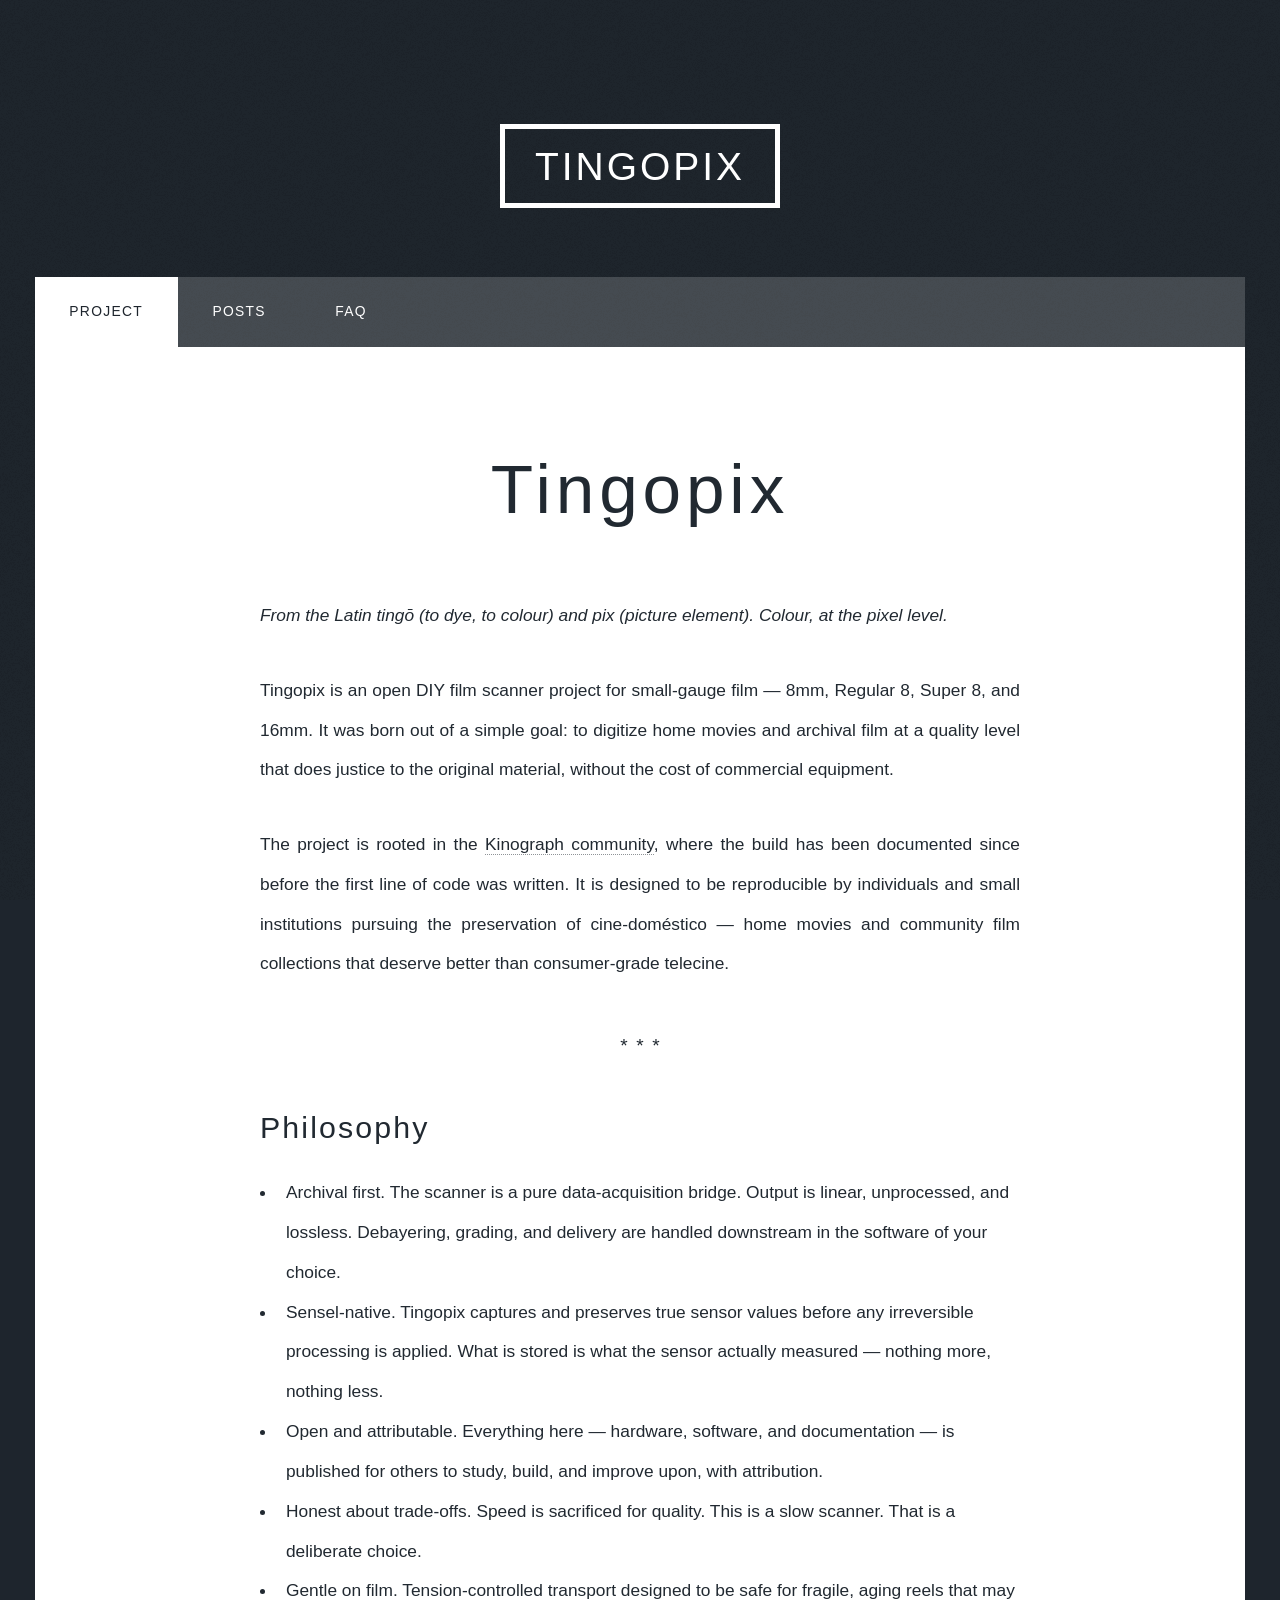
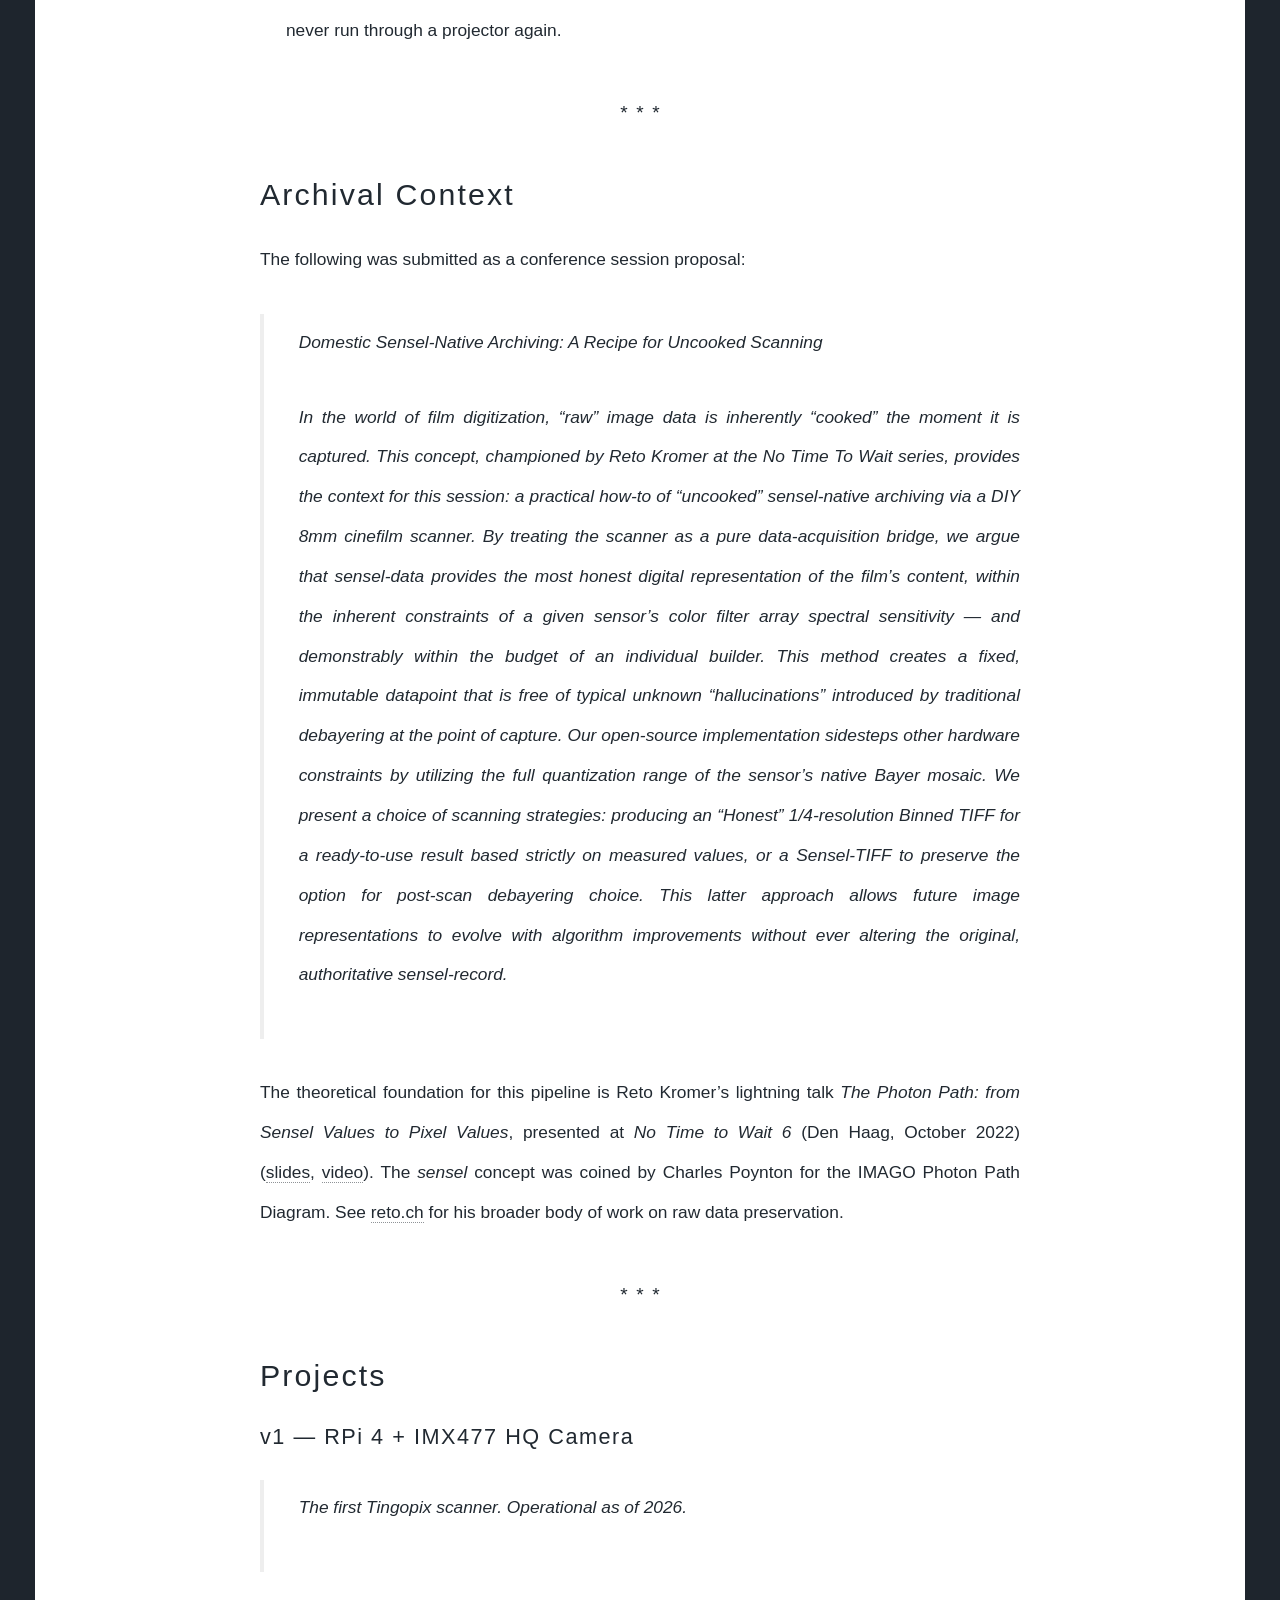
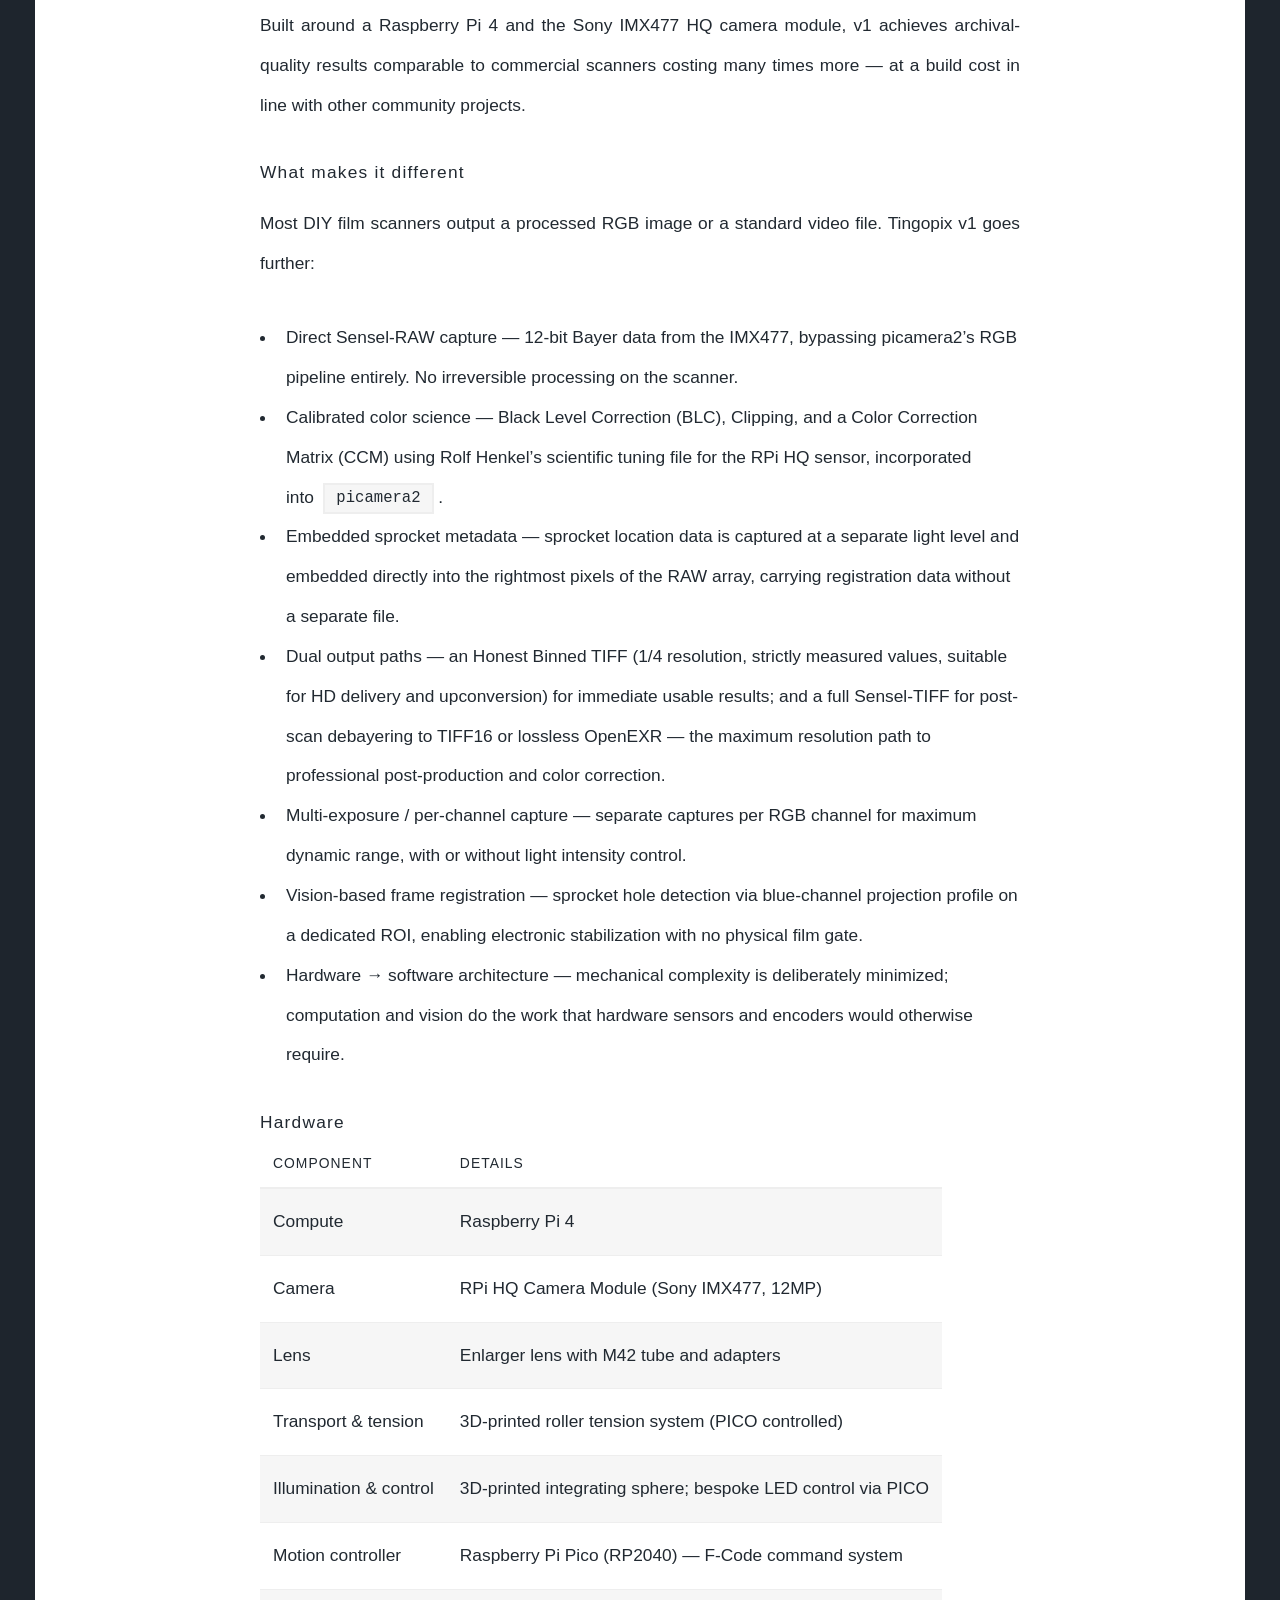
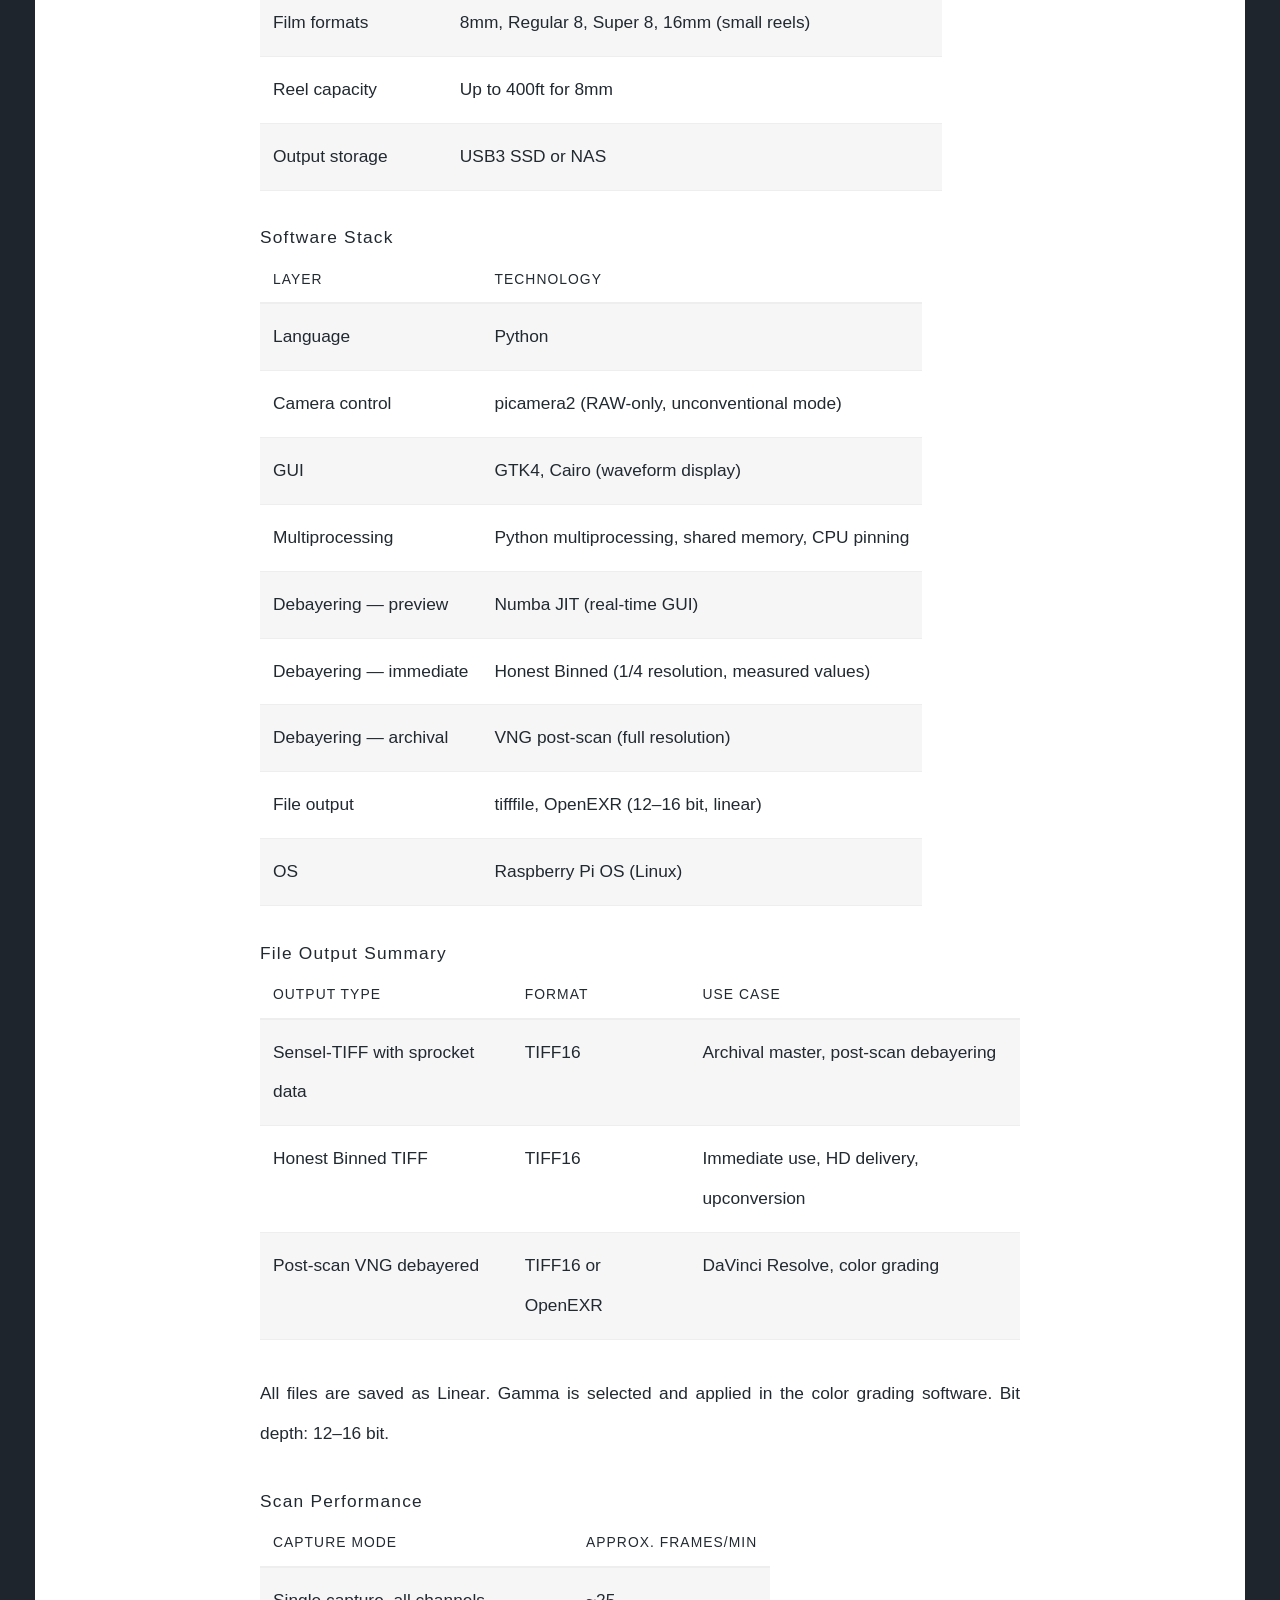
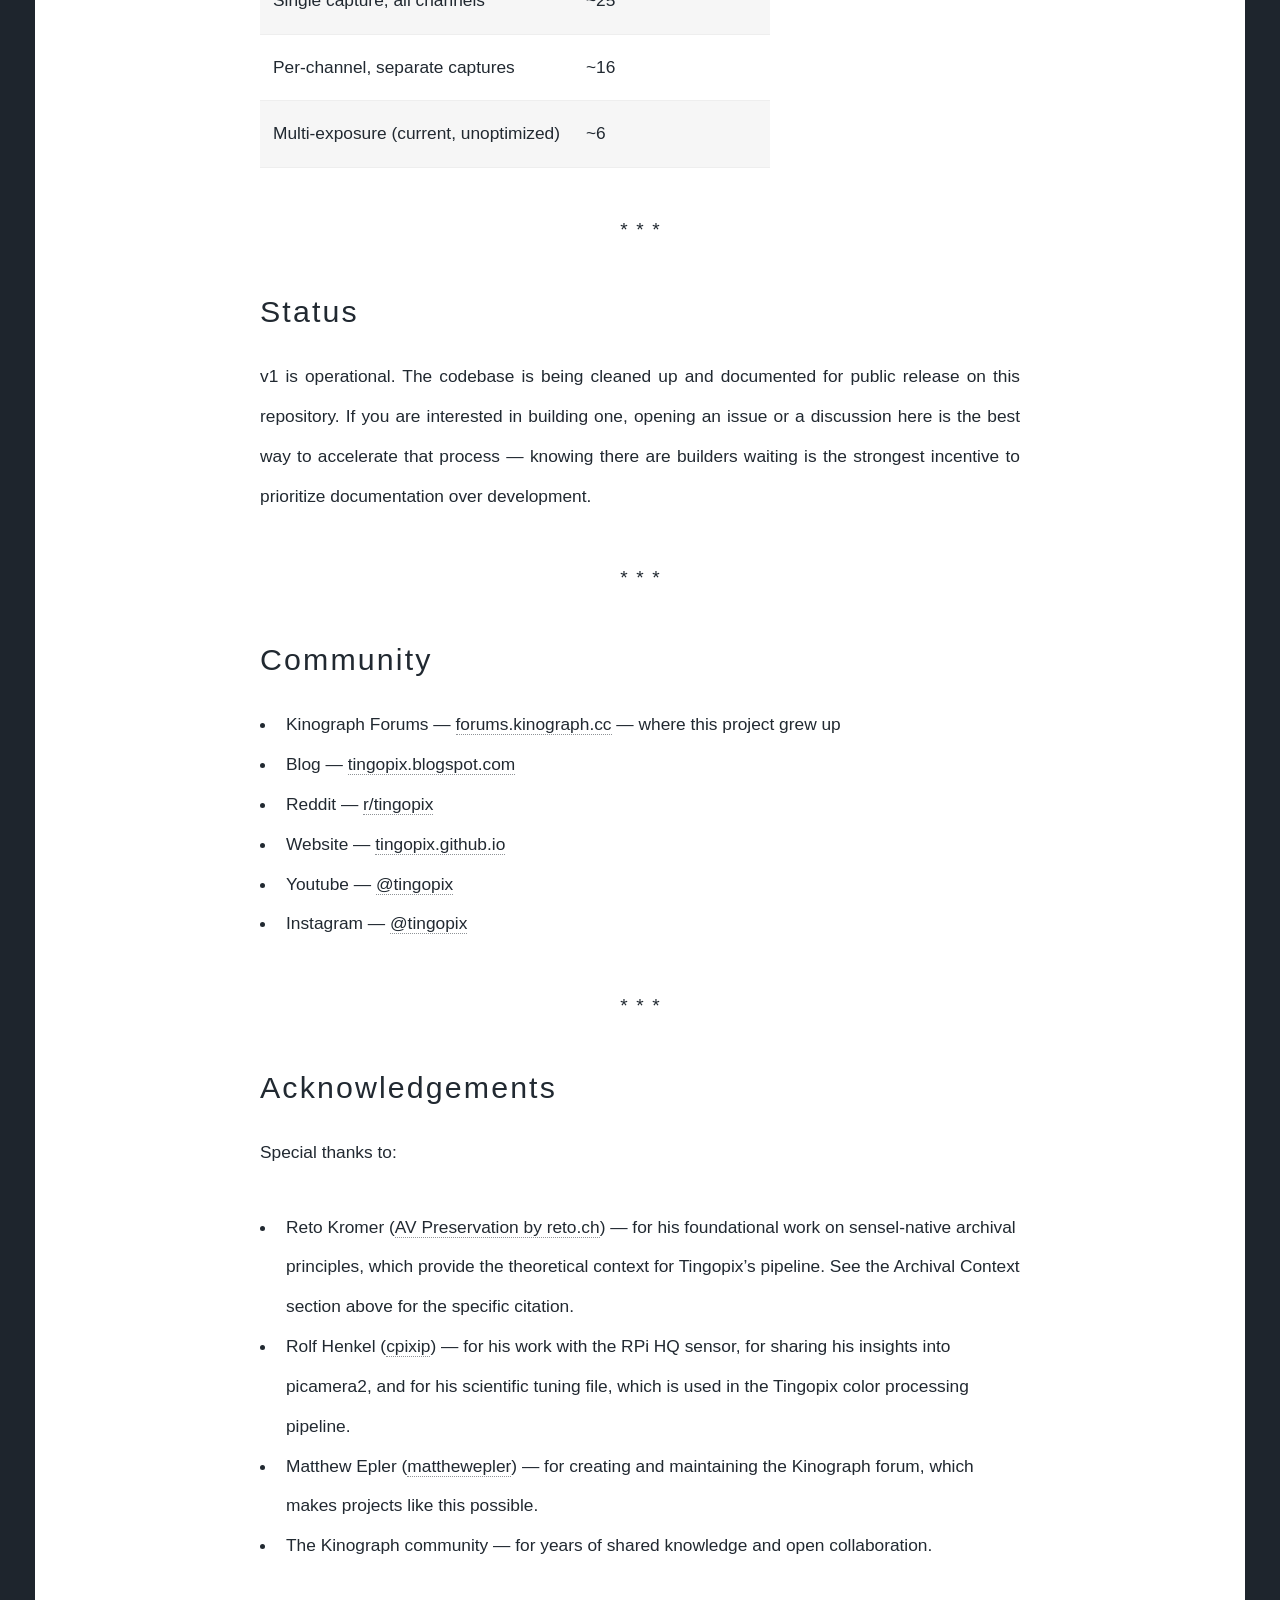
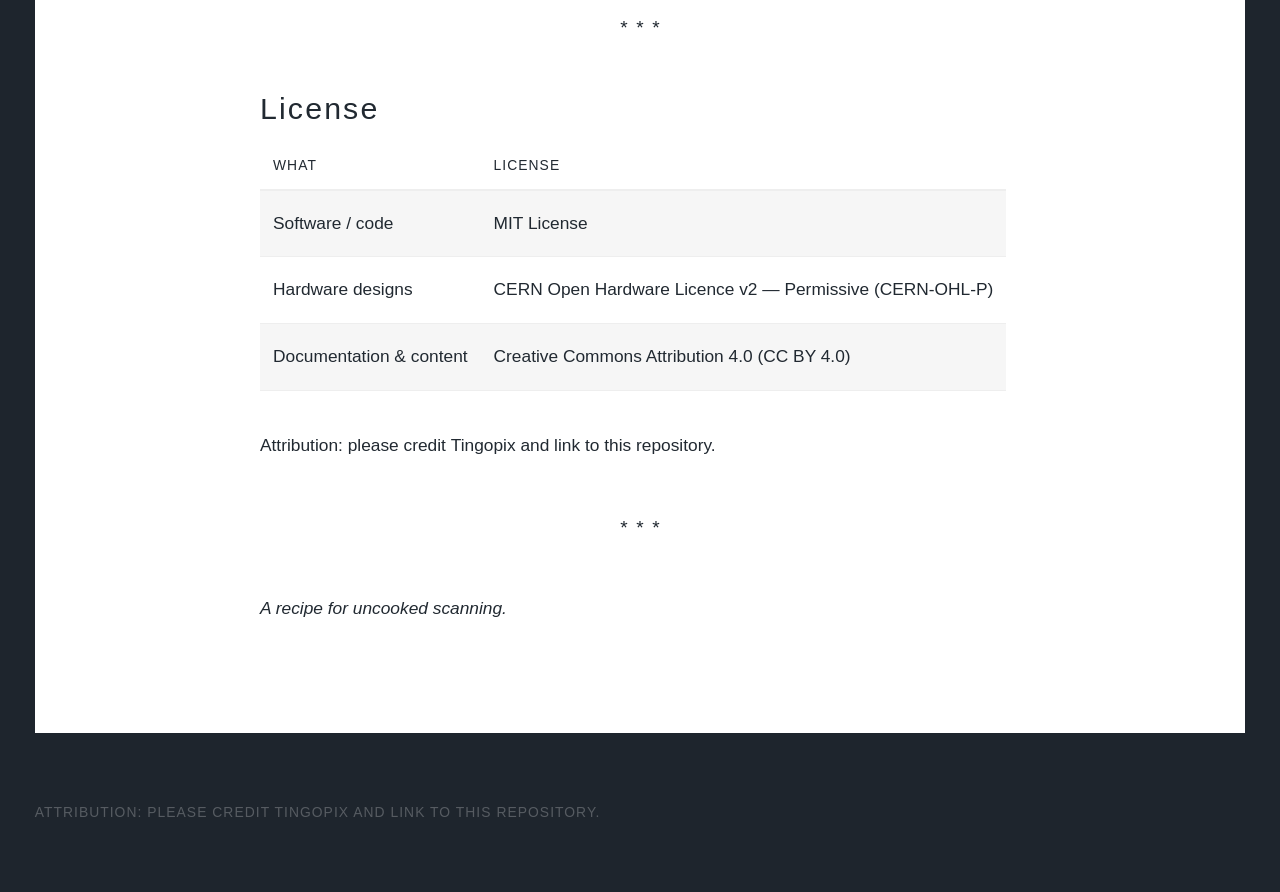
==== commit e2ab6ee6: "Updated from Publii" ====
--- a/index.html
+++ b/index.html
@@ -1,5 +1,5 @@
-<!DOCTYPE html><html lang="en-us"><head><meta charset="utf-8"><meta http-equiv="X-UA-Compatible" content="IE=edge"><meta name="viewport" content="width=device-width,initial-scale=1,user-scalable=no"><title>Tingopix - Tingopix</title><meta name="description" content="From the Latin tingō (to dye, to colour) and pix (picture element). Colour, at the pixel level. Tingopix is an open DIY film&hellip;"><meta name="generator" content="Publii Open-Source CMS for Static Site"><link rel="canonical" href="https://tingopix.github.io/"><link rel="alternate" type="application/atom+xml" href="https://tingopix.github.io/feed.xml" title="Tingopix - RSS"><meta property="og:title" content="Tingopix"><meta property="og:site_name" content="Tingopix"><meta property="og:description" content="From the Latin tingō (to dye, to colour) and pix (picture element). Colour, at the pixel level. Tingopix is an open DIY film&hellip;"><meta property="og:url" content="https://tingopix.github.io/"><meta property="og:type" content="article"><link rel="stylesheet" href="https://tingopix.github.io/assets/css/fontawesome-all.min.css?v=85514f933f9e0b82460af63f1a403fa5"><link rel="stylesheet" href="https://tingopix.github.io/assets/css/style.css?v=fbf303c7763dff1ebc88959c16ccc90d"><noscript><link rel="stylesheet" href="https://tingopix.github.io/assets/css/noscript.css?v=efa867a99f5064d6729e4dc2008ad50b"></noscript><script type="application/ld+json">{"@context":"http://schema.org","@type":"Article","mainEntityOfPage":{"@type":"WebPage","@id":"https://tingopix.github.io/"},"headline":"Tingopix","datePublished":"2026-04-11T07:15-04:00","dateModified":"2026-04-12T03:35-04:00","description":"From the Latin tingō (to dye, to colour) and pix (picture element). Colour, at the pixel level. Tingopix is an open DIY film&hellip;","author":{"@type":"Person","name":"Tingopix","url":"https://tingopix.github.io/authors/tingopix/"},"publisher":{"@type":"Organization","name":"Tingopix"}}</script><style>#wrapper > .bg {
+<!DOCTYPE html><html lang="en-us"><head><meta charset="utf-8"><meta http-equiv="X-UA-Compatible" content="IE=edge"><meta name="viewport" content="width=device-width,initial-scale=1,user-scalable=no"><title>Tingopix - Tingopix</title><meta name="description" content="From the Latin tingō (to dye, to colour) and pix (picture element). Colour, at the pixel level. Tingopix is an open DIY film&hellip;"><meta name="generator" content="Publii Open-Source CMS for Static Site"><link rel="canonical" href="https://tingopix.github.io/"><link rel="alternate" type="application/atom+xml" href="https://tingopix.github.io/feed.xml" title="Tingopix - RSS"><meta property="og:title" content="Tingopix"><meta property="og:site_name" content="Tingopix"><meta property="og:description" content="From the Latin tingō (to dye, to colour) and pix (picture element). Colour, at the pixel level. Tingopix is an open DIY film&hellip;"><meta property="og:url" content="https://tingopix.github.io/"><meta property="og:type" content="article"><link rel="stylesheet" href="https://tingopix.github.io/assets/css/fontawesome-all.min.css?v=85514f933f9e0b82460af63f1a403fa5"><link rel="stylesheet" href="https://tingopix.github.io/assets/css/style.css?v=fbf303c7763dff1ebc88959c16ccc90d"><noscript><link rel="stylesheet" href="https://tingopix.github.io/assets/css/noscript.css?v=efa867a99f5064d6729e4dc2008ad50b"></noscript><script type="application/ld+json">{"@context":"http://schema.org","@type":"Article","mainEntityOfPage":{"@type":"WebPage","@id":"https://tingopix.github.io/"},"headline":"Tingopix","datePublished":"2026-04-11T07:15-04:00","dateModified":"2026-06-04T16:16-04:00","description":"From the Latin tingō (to dye, to colour) and pix (picture element). Colour, at the pixel level. Tingopix is an open DIY film&hellip;","author":{"@type":"Person","name":"Tingopix","url":"https://tingopix.github.io/authors/tingopix/"},"publisher":{"@type":"Organization","name":"Tingopix"}}</script><style>#wrapper > .bg {
                background-image: url(https://tingopix.github.io/assets/images/overlay.png), linear-gradient(0deg, rgba(0, 0, 0, 0.1), rgba(0, 0, 0, 0.1)), url();
            }</style><noscript><style>img[loading] {
                     opacity: 1;
-                }</style></noscript></head><body class="is-preload page-template"><div id="wrapper"><header id="header"><a class="logo" href="https://tingopix.github.io/">Tingopix</a></header><nav id="nav"><ul class="links"><li class="active"><a href="https://tingopix.github.io/" target="_self">Project</a></li><li><a href="https://tingopix.github.io/faq-tscann8-alt-scann8/" target="_self">FAQ</a></li></ul></nav><main id="main"><article class="post"><header class="major"><h1>Tingopix</h1><p class="post__inner"></p></header><div class="post__inner post__entry"><p><em>From the Latin <strong>tingō</strong> (to dye, to colour) and <strong>pix</strong> (picture element). Colour, at the pixel level.</em></p><p><strong>Tingopix</strong> is an open DIY film scanner project for small-gauge film — 8mm, Regular 8, Super 8, and 16mm. It was born out of a simple goal: to digitize home movies and archival film at a quality level that does justice to the original material, without the cost of commercial equipment.</p><p>The project is rooted in the <a href="forums.kinograph.cc" target="_blank" rel="noopener noreferrer">Kinograph community</a>, where the build has been documented since before the first line of code was written. It is designed to be reproducible by individuals and small institutions pursuing the preservation of cine-doméstico — home movies and community film collections that deserve better than consumer-grade telecine.</p><hr><h2 id="philosophy">Philosophy<a class="anchorjs-link" href="https://tingopix.github.io/#philosophy" aria-label="Anchor" data-anchorjs-icon=""></a></h2><ul><li><strong>Archival first.</strong> The scanner is a pure data-acquisition bridge. Output is linear, unprocessed, and lossless. Debayering, grading, and delivery are handled downstream in the software of your choice.</li><li><strong>Sensel-native.</strong> Tingopix captures and preserves true sensor values before any irreversible processing is applied. What is stored is what the sensor actually measured — nothing more, nothing less.</li><li><strong>Open and attributable.</strong> Everything here — hardware, software, and documentation — is published for others to study, build, and improve upon, with attribution.</li><li><strong>Honest about trade-offs.</strong> Speed is sacrificed for quality. This is a slow scanner. That is a deliberate choice.</li><li><strong>Gentle on film.</strong> Tension-controlled transport designed to be safe for fragile, aging reels that may never run through a projector again.</li></ul><hr><h2 id="archival-context">Archival Context<a class="anchorjs-link" href="https://tingopix.github.io/#archival-context" aria-label="Anchor" data-anchorjs-icon=""></a></h2><p>The following was submitted as a conference session proposal:</p><blockquote><p><strong>Domestic Sensel-Native Archiving: A Recipe for Uncooked Scanning</strong></p><p>In the world of film digitization, “raw” image data is inherently “cooked” the moment it is captured. This concept, championed by Reto Kromer at the No Time To Wait series, provides the context for this session: a practical how-to of “uncooked” sensel-native archiving via a DIY 8mm cinefilm scanner. By treating the scanner as a pure data-acquisition bridge, we argue that sensel-data provides the most honest digital representation of the film’s content, within the inherent constraints of a given sensor’s color filter array spectral sensitivity — and demonstrably within the budget of an individual builder. This method creates a fixed, immutable datapoint that is free of typical unknown “hallucinations” introduced by traditional debayering at the point of capture. Our open-source implementation sidesteps other hardware constraints by utilizing the full quantization range of the sensor’s native Bayer mosaic. We present a choice of scanning strategies: producing an “Honest” 1/4-resolution Binned TIFF for a ready-to-use result based strictly on measured values, or a Sensel-TIFF to preserve the option for post-scan debayering choice. This latter approach allows future image representations to evolve with algorithm improvements without ever altering the original, authoritative sensel-record.</p></blockquote><p>The theoretical foundation for this pipeline is Reto Kromer’s lightning talk <em>The Photon Path: from Sensel Values to Pixel Values</em>, presented at <em>No Time to Wait 6</em> (Den Haag, October 2022) (<a href="https://reto.ch/training/2022/2022-10-28/slides.pdf">slides</a>, <a href="https://www.youtube.com/watch?v=G4EGQeHg22g">video</a>). The <em>sensel</em> concept was coined by Charles Poynton for the IMAGO Photon Path Diagram. See <a href="https://reto.ch/">reto.ch</a> for his broader body of work on raw data preservation.</p><hr><h2 id="projects">Projects<a class="anchorjs-link" href="https://tingopix.github.io/#projects" aria-label="Anchor" data-anchorjs-icon=""></a></h2><h3 id="v1--rpi-4--imx477-hq-camera">v1 — RPi 4 + IMX477 HQ Camera<a class="anchorjs-link" href="https://tingopix.github.io/#v1--rpi-4--imx477-hq-camera" aria-label="Anchor" data-anchorjs-icon=""></a></h3><blockquote><p><em>The first Tingopix scanner. Operational as of 2026.</em></p></blockquote><p>Built around a Raspberry Pi 4 and the Sony IMX477 HQ camera module, v1 achieves archival-quality results comparable to commercial scanners costing many times more — at a build cost in line with other community projects.</p><h4 id="what-makes-it-different">What makes it different<a class="anchorjs-link" href="https://tingopix.github.io/#what-makes-it-different" aria-label="Anchor" data-anchorjs-icon=""></a></h4><p>Most DIY film scanners output a processed RGB image or a standard video file. Tingopix v1 goes further:</p><ul><li><strong>Direct Sensel-RAW capture</strong> — 12-bit Bayer data from the IMX477, bypassing picamera2’s RGB pipeline entirely. No irreversible processing on the scanner.</li><li><strong>Calibrated color science</strong> — Black Level Correction (BLC), Clipping, and a Color Correction Matrix (CCM) using Rolf Henkel’s scientific tuning file for the RPi HQ sensor, incorporated into <code class="language-plaintext highlighter-rouge">picamera2</code>.</li><li><strong>Embedded sprocket metadata</strong> — sprocket location data is captured at a separate light level and embedded directly into the rightmost pixels of the RAW array, carrying registration data without a separate file.</li><li><strong>Dual output paths</strong> — an Honest Binned TIFF (1/4 resolution, strictly measured values, suitable for HD delivery and upconversion) for immediate usable results; and a full Sensel-TIFF for post-scan debayering to TIFF16 or lossless OpenEXR — the maximum resolution path to professional post-production and color correction.</li><li><strong>Multi-exposure / per-channel capture</strong> — separate captures per RGB channel for maximum dynamic range, with or without light intensity control.</li><li><strong>Vision-based frame registration</strong> — sprocket hole detection via blue-channel projection profile on a dedicated ROI, enabling electronic stabilization with no physical film gate.</li><li><strong>Hardware → software architecture</strong> — mechanical complexity is deliberately minimized; computation and vision do the work that hardware sensors and encoders would otherwise require.</li></ul><h4 id="hardware">Hardware<a class="anchorjs-link" href="https://tingopix.github.io/#hardware" aria-label="Anchor" data-anchorjs-icon=""></a></h4><table><thead><tr><th>Component</th><th>Details</th></tr></thead><tbody><tr><td>Compute</td><td>Raspberry Pi 4</td></tr><tr><td>Camera</td><td>RPi HQ Camera Module (Sony IMX477, 12MP)</td></tr><tr><td>Lens</td><td>Enlarger lens with M42 tube and adapters</td></tr><tr><td>Transport &amp; tension</td><td>3D-printed roller tension system (PICO controlled)</td></tr><tr><td>Illumination &amp; control</td><td>3D-printed integrating sphere; bespoke LED control via PICO</td></tr><tr><td>Motion controller</td><td>Raspberry Pi Pico (RP2040) — F-Code command system</td></tr><tr><td>Film formats</td><td>8mm, Regular 8, Super 8, 16mm (small reels)</td></tr><tr><td>Reel capacity</td><td>Up to 400ft for 8mm</td></tr><tr><td>Output storage</td><td>USB3 SSD or NAS</td></tr></tbody></table><h4 id="software-stack">Software Stack<a class="anchorjs-link" href="https://tingopix.github.io/#software-stack" aria-label="Anchor" data-anchorjs-icon=""></a></h4><table><thead><tr><th>Layer</th><th>Technology</th></tr></thead><tbody><tr><td>Language</td><td>Python</td></tr><tr><td>Camera control</td><td>picamera2 (RAW-only, unconventional mode)</td></tr><tr><td>GUI</td><td>GTK4, Cairo (waveform display)</td></tr><tr><td>Multiprocessing</td><td>Python multiprocessing, shared memory, CPU pinning</td></tr><tr><td>Debayering — preview</td><td>Numba JIT (real-time GUI)</td></tr><tr><td>Debayering — immediate</td><td>Honest Binned (1/4 resolution, measured values)</td></tr><tr><td>Debayering — archival</td><td>VNG post-scan (full resolution)</td></tr><tr><td>File output</td><td>tifffile, OpenEXR (12–16 bit, linear)</td></tr><tr><td>OS</td><td>Raspberry Pi OS (Linux)</td></tr></tbody></table><h4 id="file-output-summary">File Output Summary<a class="anchorjs-link" href="https://tingopix.github.io/#file-output-summary" aria-label="Anchor" data-anchorjs-icon=""></a></h4><table><thead><tr><th>Output type</th><th>Format</th><th>Use case</th></tr></thead><tbody><tr><td>Sensel-TIFF with sprocket data</td><td>TIFF16</td><td>Archival master, post-scan debayering</td></tr><tr><td>Honest Binned TIFF</td><td>TIFF16</td><td>Immediate use, HD delivery, upconversion</td></tr><tr><td>Post-scan VNG debayered</td><td>TIFF16 or OpenEXR</td><td>DaVinci Resolve, color grading</td></tr></tbody></table><p>All files are saved as <strong>Linear</strong>. Gamma is selected and applied in the color grading software. Bit depth: 12–16 bit.</p><h4 id="scan-performance">Scan Performance<a class="anchorjs-link" href="https://tingopix.github.io/#scan-performance" aria-label="Anchor" data-anchorjs-icon=""></a></h4><table><thead><tr><th>Capture mode</th><th>Approx. frames/min</th></tr></thead><tbody><tr><td>Single capture, all channels</td><td>~25</td></tr><tr><td>Per-channel, separate captures</td><td>~16</td></tr><tr><td>Multi-exposure (current, unoptimized)</td><td>~6</td></tr></tbody></table><hr><h2 id="status">Status<a class="anchorjs-link" href="https://tingopix.github.io/#status" aria-label="Anchor" data-anchorjs-icon=""></a></h2><p>v1 is operational. The codebase is being cleaned up and documented for public release on this repository. If you are interested in building one, opening an issue or a discussion here is the best way to accelerate that process — knowing there are builders waiting is the strongest incentive to prioritize documentation over development.</p><hr><h2 id="community">Community<a class="anchorjs-link" href="https://tingopix.github.io/#community" aria-label="Anchor" data-anchorjs-icon=""></a></h2><ul><li><strong>Kinograph Forums</strong> — <a href="https://forums.kinograph.cc/">forums.kinograph.cc</a> — where this project grew up</li><li><strong>Blog</strong> — <a href="https://tingopix.blogspot.com/">tingopix.blogspot.com</a></li><li><strong>Reddit</strong> — <a href="https://www.reddit.com/r/tingopix">r/tingopix</a></li><li><strong>Website</strong> — <a href="https://tingopix.github.io/">tingopix.github.io</a></li><li><strong>Youtube</strong> — <a href="https://www.youtube.com/@Tingopix">@tingopix</a></li><li><strong>Instagram</strong> — <a href="https://www.instagram.com/tingopix/">@tingopix</a></li></ul><hr><h2 id="acknowledgements">Acknowledgements<a class="anchorjs-link" href="https://tingopix.github.io/#acknowledgements" aria-label="Anchor" data-anchorjs-icon=""></a></h2><p>Special thanks to:</p><ul><li><strong>Reto Kromer (<a href="https://reto.ch/">AV Preservation by reto.ch</a>)</strong> — for his foundational work on sensel-native archival principles, which provide the theoretical context for Tingopix’s pipeline. See the Archival Context section above for the specific citation.</li><li><strong>Rolf Henkel (<a href="https://forums.kinograph.cc/u/cpixip">cpixip</a>)</strong> — for his work with the RPi HQ sensor, for sharing his insights into picamera2, and for his scientific tuning file, which is used in the Tingopix color processing pipeline.</li><li><strong>Matthew Epler (<a href="https://forums.kinograph.cc/u/matthewepler">matthewepler</a>)</strong> — for creating and maintaining the Kinograph forum, which makes projects like this possible.</li><li>The Kinograph community — for years of shared knowledge and open collaboration.</li></ul><hr><h2 id="license">License<a class="anchorjs-link" href="https://tingopix.github.io/#license" aria-label="Anchor" data-anchorjs-icon=""></a></h2><table><thead><tr><th>What</th><th>License</th></tr></thead><tbody><tr><td>Software / code</td><td>MIT License</td></tr><tr><td>Hardware designs</td><td>CERN Open Hardware Licence v2 — Permissive (CERN-OHL-P)</td></tr><tr><td>Documentation &amp; content</td><td>Creative Commons Attribution 4.0 (CC BY 4.0)</td></tr></tbody></table><p>Attribution: please credit <strong>Tingopix</strong> and link to this repository.</p><hr><p><em>A recipe for uncooked scanning.</em></p></div></article></main><footer id="copyright"><p>Attribution: please credit Tingopix and link to this repository.</p></footer></div><script src="https://tingopix.github.io/assets/js/jquery.min.js?v=c9771cc3e90e18f5336eedbd0fffb2cf"></script><script src="https://tingopix.github.io/assets/js/jquery.scrollex.min.js?v=f89065e3d988006af9791b44561d7c90"></script><script src="https://tingopix.github.io/assets/js/jquery.scrolly.min.js?v=1ed5a78bde1476875a40f6b9ff44fc14"></script><script src="https://tingopix.github.io/assets/js/browser.min.js?v=c07298dd19048a8a69ad97e754dfe8d0"></script><script src="https://tingopix.github.io/assets/js/breakpoints.min.js?v=81a479eb099e3b187613943b085923b8"></script><script src="https://tingopix.github.io/assets/js/util.min.js?v=4201a626f8c9b614a663b3a1d7d82615"></script><script src="https://tingopix.github.io/assets/js/main.min.js?v=56233c354bd814758be8bff42f7e13a5"></script><script>/*<![CDATA[*/var images=document.querySelectorAll("img[loading]");for(var i=0;i<images.length;i++){if(images[i].complete){images[i].classList.add("is-loaded")}else{images[i].addEventListener("load",function(){this.classList.add("is-loaded")},false)}};/*]]>*/</script></body></html>+                }</style></noscript></head><body class="is-preload page-template"><div id="wrapper"><header id="header"><a class="logo" href="https://tingopix.github.io/">Tingopix</a></header><nav id="nav"><ul class="links"><li class="active"><a href="https://tingopix.github.io/" target="_self">Project</a></li><li><a href="https://tingopix.github.io/multispectrum-a-diy-light-source/" target="_self">Posts</a></li><li><a href="https://tingopix.github.io/faq/" target="_self">FAQ</a></li></ul></nav><main id="main"><article class="post"><header class="major"><h1>Tingopix</h1><p class="post__inner"></p></header><div class="post__inner post__entry"><p><em>From the Latin <strong>tingō</strong> (to dye, to colour) and <strong>pix</strong> (picture element). Colour, at the pixel level.</em></p><p><strong>Tingopix</strong> is an open DIY film scanner project for small-gauge film — 8mm, Regular 8, Super 8, and 16mm. It was born out of a simple goal: to digitize home movies and archival film at a quality level that does justice to the original material, without the cost of commercial equipment.</p><p>The project is rooted in the <a href="forums.kinograph.cc" target="_blank" rel="noopener noreferrer">Kinograph community</a>, where the build has been documented since before the first line of code was written. It is designed to be reproducible by individuals and small institutions pursuing the preservation of cine-doméstico — home movies and community film collections that deserve better than consumer-grade telecine.</p><hr><h2 id="philosophy">Philosophy<a class="anchorjs-link" href="https://tingopix.github.io/#philosophy" aria-label="Anchor" data-anchorjs-icon=""></a></h2><ul><li><strong>Archival first.</strong> The scanner is a pure data-acquisition bridge. Output is linear, unprocessed, and lossless. Debayering, grading, and delivery are handled downstream in the software of your choice.</li><li><strong>Sensel-native.</strong> Tingopix captures and preserves true sensor values before any irreversible processing is applied. What is stored is what the sensor actually measured — nothing more, nothing less.</li><li><strong>Open and attributable.</strong> Everything here — hardware, software, and documentation — is published for others to study, build, and improve upon, with attribution.</li><li><strong>Honest about trade-offs.</strong> Speed is sacrificed for quality. This is a slow scanner. That is a deliberate choice.</li><li><strong>Gentle on film.</strong> Tension-controlled transport designed to be safe for fragile, aging reels that may never run through a projector again.</li></ul><hr><h2 id="archival-context">Archival Context<a class="anchorjs-link" href="https://tingopix.github.io/#archival-context" aria-label="Anchor" data-anchorjs-icon=""></a></h2><p>The following was submitted as a conference session proposal:</p><blockquote><p><strong>Domestic Sensel-Native Archiving: A Recipe for Uncooked Scanning</strong></p><p>In the world of film digitization, “raw” image data is inherently “cooked” the moment it is captured. This concept, championed by Reto Kromer at the No Time To Wait series, provides the context for this session: a practical how-to of “uncooked” sensel-native archiving via a DIY 8mm cinefilm scanner. By treating the scanner as a pure data-acquisition bridge, we argue that sensel-data provides the most honest digital representation of the film’s content, within the inherent constraints of a given sensor’s color filter array spectral sensitivity — and demonstrably within the budget of an individual builder. This method creates a fixed, immutable datapoint that is free of typical unknown “hallucinations” introduced by traditional debayering at the point of capture. Our open-source implementation sidesteps other hardware constraints by utilizing the full quantization range of the sensor’s native Bayer mosaic. We present a choice of scanning strategies: producing an “Honest” 1/4-resolution Binned TIFF for a ready-to-use result based strictly on measured values, or a Sensel-TIFF to preserve the option for post-scan debayering choice. This latter approach allows future image representations to evolve with algorithm improvements without ever altering the original, authoritative sensel-record.</p></blockquote><p>The theoretical foundation for this pipeline is Reto Kromer’s lightning talk <em>The Photon Path: from Sensel Values to Pixel Values</em>, presented at <em>No Time to Wait 6</em> (Den Haag, October 2022) (<a href="https://reto.ch/training/2022/2022-10-28/slides.pdf">slides</a>, <a href="https://www.youtube.com/watch?v=G4EGQeHg22g">video</a>). The <em>sensel</em> concept was coined by Charles Poynton for the IMAGO Photon Path Diagram. See <a href="https://reto.ch/">reto.ch</a> for his broader body of work on raw data preservation.</p><hr><h2 id="projects">Projects<a class="anchorjs-link" href="https://tingopix.github.io/#projects" aria-label="Anchor" data-anchorjs-icon=""></a></h2><h3 id="v1--rpi-4--imx477-hq-camera">v1 — RPi 4 + IMX477 HQ Camera<a class="anchorjs-link" href="https://tingopix.github.io/#v1--rpi-4--imx477-hq-camera" aria-label="Anchor" data-anchorjs-icon=""></a></h3><blockquote><p><em>The first Tingopix scanner. Operational as of 2026.</em></p></blockquote><p>Built around a Raspberry Pi 4 and the Sony IMX477 HQ camera module, v1 achieves archival-quality results comparable to commercial scanners costing many times more — at a build cost in line with other community projects.</p><h4 id="what-makes-it-different">What makes it different<a class="anchorjs-link" href="https://tingopix.github.io/#what-makes-it-different" aria-label="Anchor" data-anchorjs-icon=""></a></h4><p>Most DIY film scanners output a processed RGB image or a standard video file. Tingopix v1 goes further:</p><ul><li><strong>Direct Sensel-RAW capture</strong> — 12-bit Bayer data from the IMX477, bypassing picamera2’s RGB pipeline entirely. No irreversible processing on the scanner.</li><li><strong>Calibrated color science</strong> — Black Level Correction (BLC), Clipping, and a Color Correction Matrix (CCM) using Rolf Henkel’s scientific tuning file for the RPi HQ sensor, incorporated into <code class="language-plaintext highlighter-rouge">picamera2</code>.</li><li><strong>Embedded sprocket metadata</strong> — sprocket location data is captured at a separate light level and embedded directly into the rightmost pixels of the RAW array, carrying registration data without a separate file.</li><li><strong>Dual output paths</strong> — an Honest Binned TIFF (1/4 resolution, strictly measured values, suitable for HD delivery and upconversion) for immediate usable results; and a full Sensel-TIFF for post-scan debayering to TIFF16 or lossless OpenEXR — the maximum resolution path to professional post-production and color correction.</li><li><strong>Multi-exposure / per-channel capture</strong> — separate captures per RGB channel for maximum dynamic range, with or without light intensity control.</li><li><strong>Vision-based frame registration</strong> — sprocket hole detection via blue-channel projection profile on a dedicated ROI, enabling electronic stabilization with no physical film gate.</li><li><strong>Hardware → software architecture</strong> — mechanical complexity is deliberately minimized; computation and vision do the work that hardware sensors and encoders would otherwise require.</li></ul><h4 id="hardware">Hardware<a class="anchorjs-link" href="https://tingopix.github.io/#hardware" aria-label="Anchor" data-anchorjs-icon=""></a></h4><table><thead><tr><th>Component</th><th>Details</th></tr></thead><tbody><tr><td>Compute</td><td>Raspberry Pi 4</td></tr><tr><td>Camera</td><td>RPi HQ Camera Module (Sony IMX477, 12MP)</td></tr><tr><td>Lens</td><td>Enlarger lens with M42 tube and adapters</td></tr><tr><td>Transport &amp; tension</td><td>3D-printed roller tension system (PICO controlled)</td></tr><tr><td>Illumination &amp; control</td><td>3D-printed integrating sphere; bespoke LED control via PICO</td></tr><tr><td>Motion controller</td><td>Raspberry Pi Pico (RP2040) — F-Code command system</td></tr><tr><td>Film formats</td><td>8mm, Regular 8, Super 8, 16mm (small reels)</td></tr><tr><td>Reel capacity</td><td>Up to 400ft for 8mm</td></tr><tr><td>Output storage</td><td>USB3 SSD or NAS</td></tr></tbody></table><h4 id="software-stack">Software Stack<a class="anchorjs-link" href="https://tingopix.github.io/#software-stack" aria-label="Anchor" data-anchorjs-icon=""></a></h4><table><thead><tr><th>Layer</th><th>Technology</th></tr></thead><tbody><tr><td>Language</td><td>Python</td></tr><tr><td>Camera control</td><td>picamera2 (RAW-only, unconventional mode)</td></tr><tr><td>GUI</td><td>GTK4, Cairo (waveform display)</td></tr><tr><td>Multiprocessing</td><td>Python multiprocessing, shared memory, CPU pinning</td></tr><tr><td>Debayering — preview</td><td>Numba JIT (real-time GUI)</td></tr><tr><td>Debayering — immediate</td><td>Honest Binned (1/4 resolution, measured values)</td></tr><tr><td>Debayering — archival</td><td>VNG post-scan (full resolution)</td></tr><tr><td>File output</td><td>tifffile, OpenEXR (12–16 bit, linear)</td></tr><tr><td>OS</td><td>Raspberry Pi OS (Linux)</td></tr></tbody></table><h4 id="file-output-summary">File Output Summary<a class="anchorjs-link" href="https://tingopix.github.io/#file-output-summary" aria-label="Anchor" data-anchorjs-icon=""></a></h4><table><thead><tr><th>Output type</th><th>Format</th><th>Use case</th></tr></thead><tbody><tr><td>Sensel-TIFF with sprocket data</td><td>TIFF16</td><td>Archival master, post-scan debayering</td></tr><tr><td>Honest Binned TIFF</td><td>TIFF16</td><td>Immediate use, HD delivery, upconversion</td></tr><tr><td>Post-scan VNG debayered</td><td>TIFF16 or OpenEXR</td><td>DaVinci Resolve, color grading</td></tr></tbody></table><p>All files are saved as <strong>Linear</strong>. Gamma is selected and applied in the color grading software. Bit depth: 12–16 bit.</p><h4 id="scan-performance">Scan Performance<a class="anchorjs-link" href="https://tingopix.github.io/#scan-performance" aria-label="Anchor" data-anchorjs-icon=""></a></h4><table><thead><tr><th>Capture mode</th><th>Approx. frames/min</th></tr></thead><tbody><tr><td>Single capture, all channels</td><td>~25</td></tr><tr><td>Per-channel, separate captures</td><td>~16</td></tr><tr><td>Multi-exposure (current, unoptimized)</td><td>~6</td></tr></tbody></table><hr><h2 id="status">Status<a class="anchorjs-link" href="https://tingopix.github.io/#status" aria-label="Anchor" data-anchorjs-icon=""></a></h2><p>v1 is operational. The codebase is being cleaned up and documented for public release on this repository. If you are interested in building one, opening an issue or a discussion here is the best way to accelerate that process — knowing there are builders waiting is the strongest incentive to prioritize documentation over development.</p><hr><h2 id="community">Community<a class="anchorjs-link" href="https://tingopix.github.io/#community" aria-label="Anchor" data-anchorjs-icon=""></a></h2><ul><li><strong>Kinograph Forums</strong> — <a href="https://forums.kinograph.cc/">forums.kinograph.cc</a> — where this project grew up</li><li><strong>Blog</strong> — <a href="https://tingopix.blogspot.com/">tingopix.blogspot.com</a></li><li><strong>Reddit</strong> — <a href="https://www.reddit.com/r/tingopix">r/tingopix</a></li><li><strong>Website</strong> — <a href="https://tingopix.github.io/">tingopix.github.io</a></li><li><strong>Youtube</strong> — <a href="https://www.youtube.com/@Tingopix">@tingopix</a></li><li><strong>Instagram</strong> — <a href="https://www.instagram.com/tingopix/">@tingopix</a></li></ul><hr><h2 id="acknowledgements">Acknowledgements<a class="anchorjs-link" href="https://tingopix.github.io/#acknowledgements" aria-label="Anchor" data-anchorjs-icon=""></a></h2><p>Special thanks to:</p><ul><li><strong>Reto Kromer (<a href="https://reto.ch/">AV Preservation by reto.ch</a>)</strong> — for his foundational work on sensel-native archival principles, which provide the theoretical context for Tingopix’s pipeline. See the Archival Context section above for the specific citation.</li><li><strong>Rolf Henkel (<a href="https://forums.kinograph.cc/u/cpixip">cpixip</a>)</strong> — for his work with the RPi HQ sensor, for sharing his insights into picamera2, and for his scientific tuning file, which is used in the Tingopix color processing pipeline.</li><li><strong>Matthew Epler (<a href="https://forums.kinograph.cc/u/matthewepler">matthewepler</a>)</strong> — for creating and maintaining the Kinograph forum, which makes projects like this possible.</li><li>The Kinograph community — for years of shared knowledge and open collaboration.</li></ul><hr><h2 id="license">License<a class="anchorjs-link" href="https://tingopix.github.io/#license" aria-label="Anchor" data-anchorjs-icon=""></a></h2><table><thead><tr><th>What</th><th>License</th></tr></thead><tbody><tr><td>Software / code</td><td>MIT License</td></tr><tr><td>Hardware designs</td><td>CERN Open Hardware Licence v2 — Permissive (CERN-OHL-P)</td></tr><tr><td>Documentation &amp; content</td><td>Creative Commons Attribution 4.0 (CC BY 4.0)</td></tr></tbody></table><p>Attribution: please credit <strong>Tingopix</strong> and link to this repository.</p><hr><p><em>A recipe for uncooked scanning.</em></p></div></article></main><footer id="copyright"><p>Attribution: please credit Tingopix and link to this repository.</p></footer></div><script src="https://tingopix.github.io/assets/js/jquery.min.js?v=c9771cc3e90e18f5336eedbd0fffb2cf"></script><script src="https://tingopix.github.io/assets/js/jquery.scrollex.min.js?v=f89065e3d988006af9791b44561d7c90"></script><script src="https://tingopix.github.io/assets/js/jquery.scrolly.min.js?v=1ed5a78bde1476875a40f6b9ff44fc14"></script><script src="https://tingopix.github.io/assets/js/browser.min.js?v=c07298dd19048a8a69ad97e754dfe8d0"></script><script src="https://tingopix.github.io/assets/js/breakpoints.min.js?v=81a479eb099e3b187613943b085923b8"></script><script src="https://tingopix.github.io/assets/js/util.min.js?v=4201a626f8c9b614a663b3a1d7d82615"></script><script src="https://tingopix.github.io/assets/js/main.min.js?v=56233c354bd814758be8bff42f7e13a5"></script><script>/*<![CDATA[*/var images=document.querySelectorAll("img[loading]");for(var i=0;i<images.length;i++){if(images[i].complete){images[i].classList.add("is-loaded")}else{images[i].addEventListener("load",function(){this.classList.add("is-loaded")},false)}};/*]]>*/</script></body></html>
